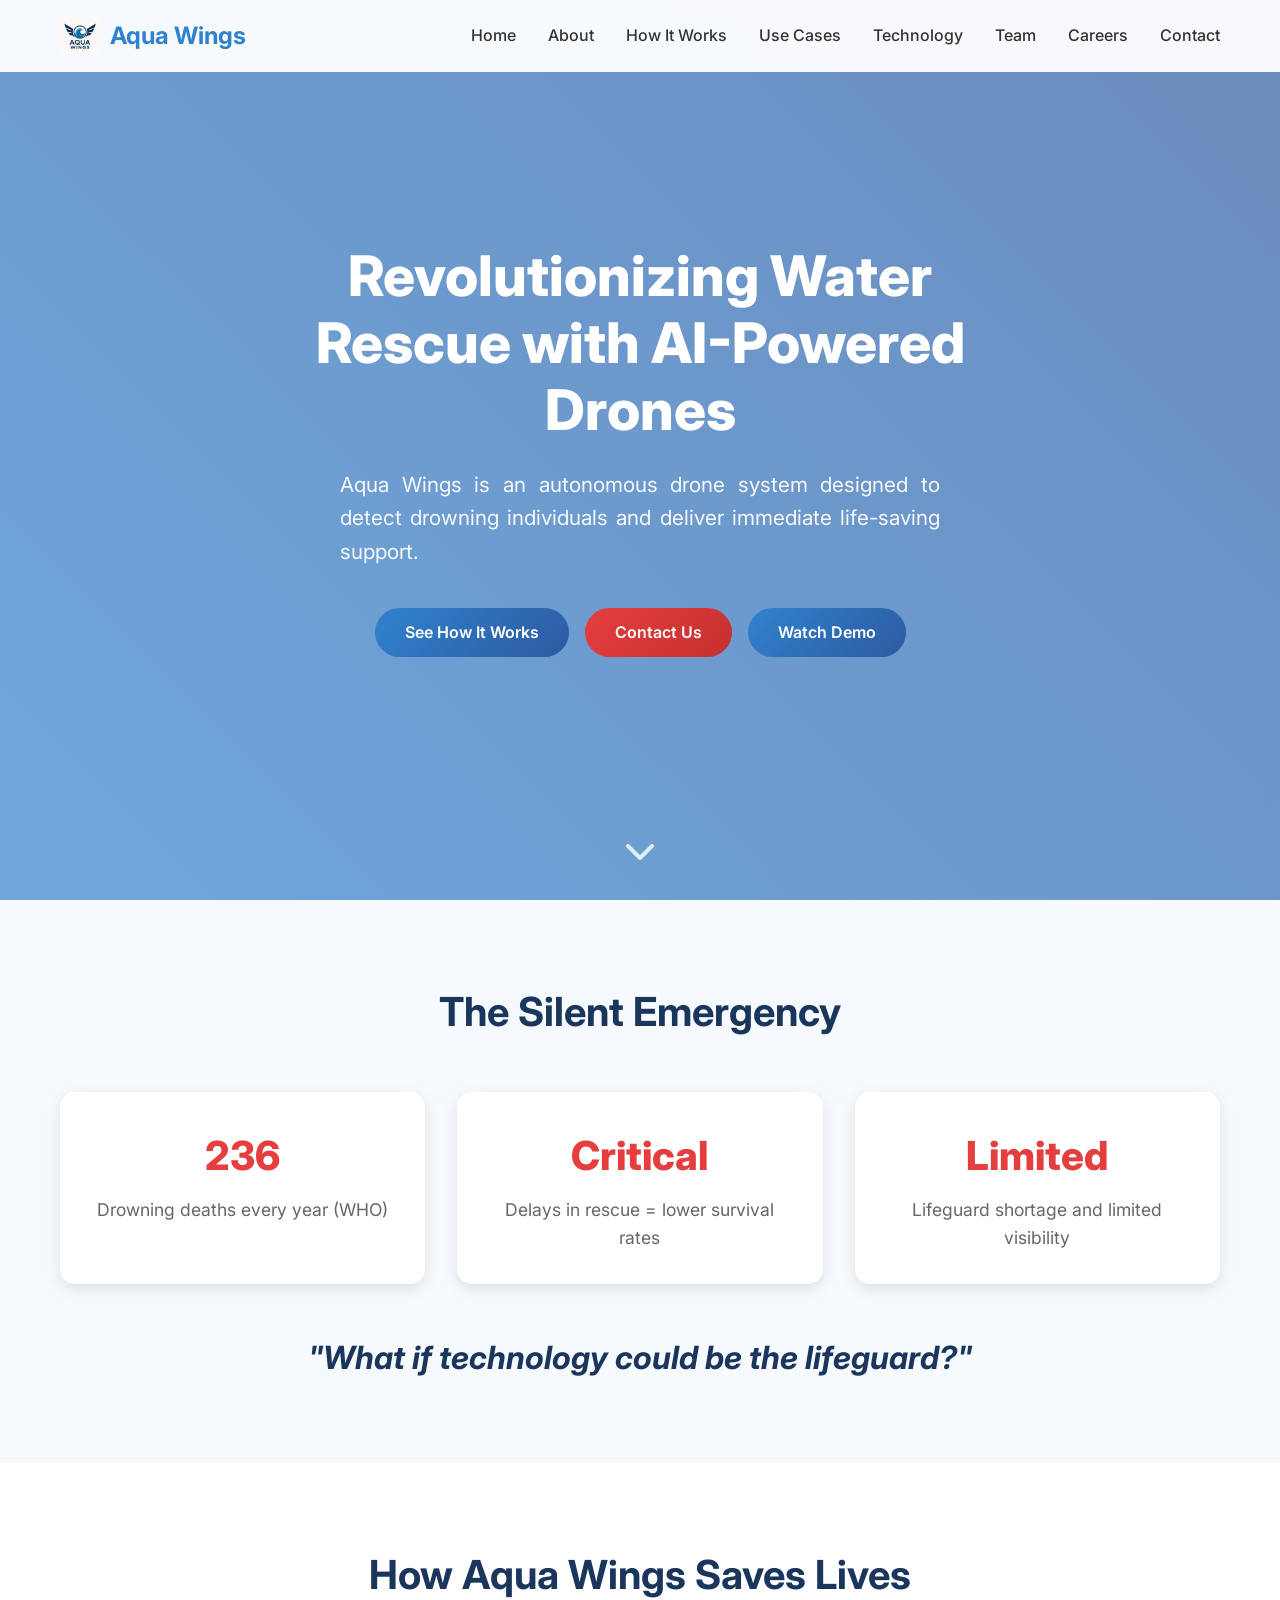
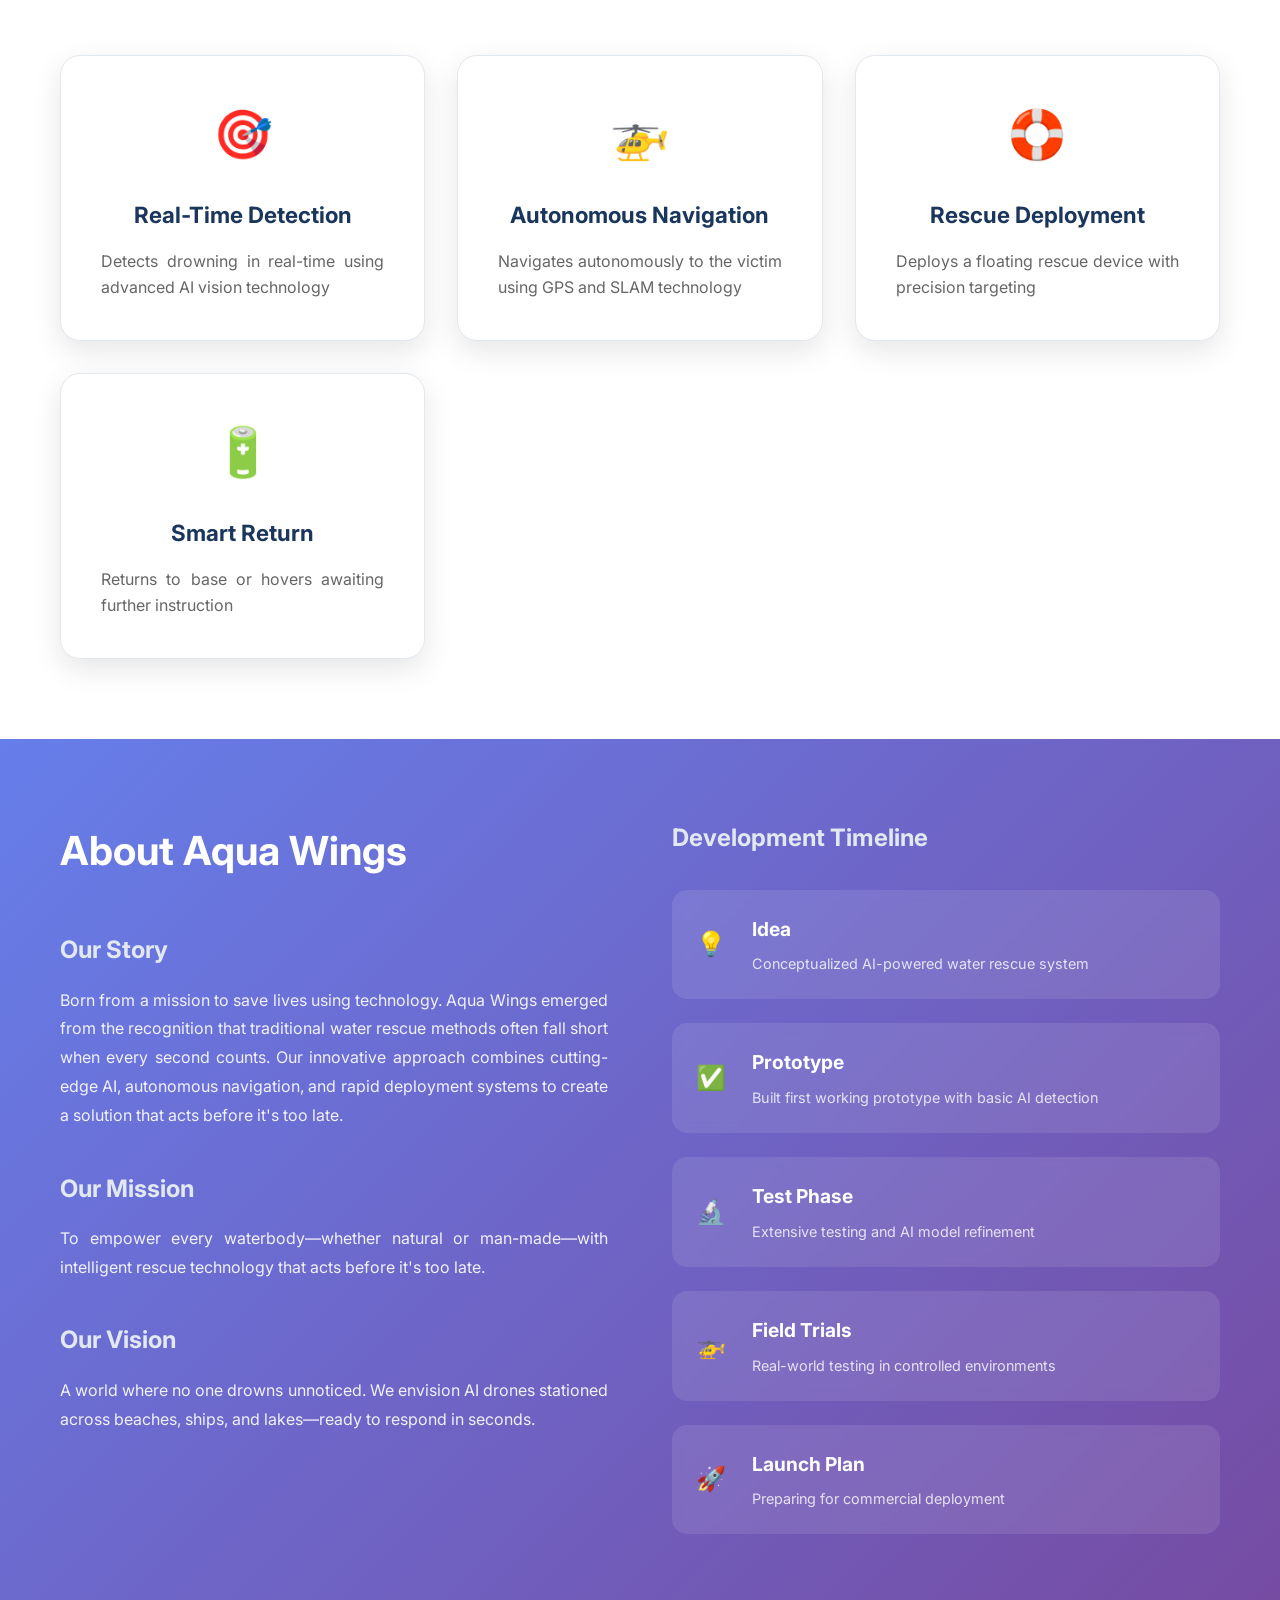
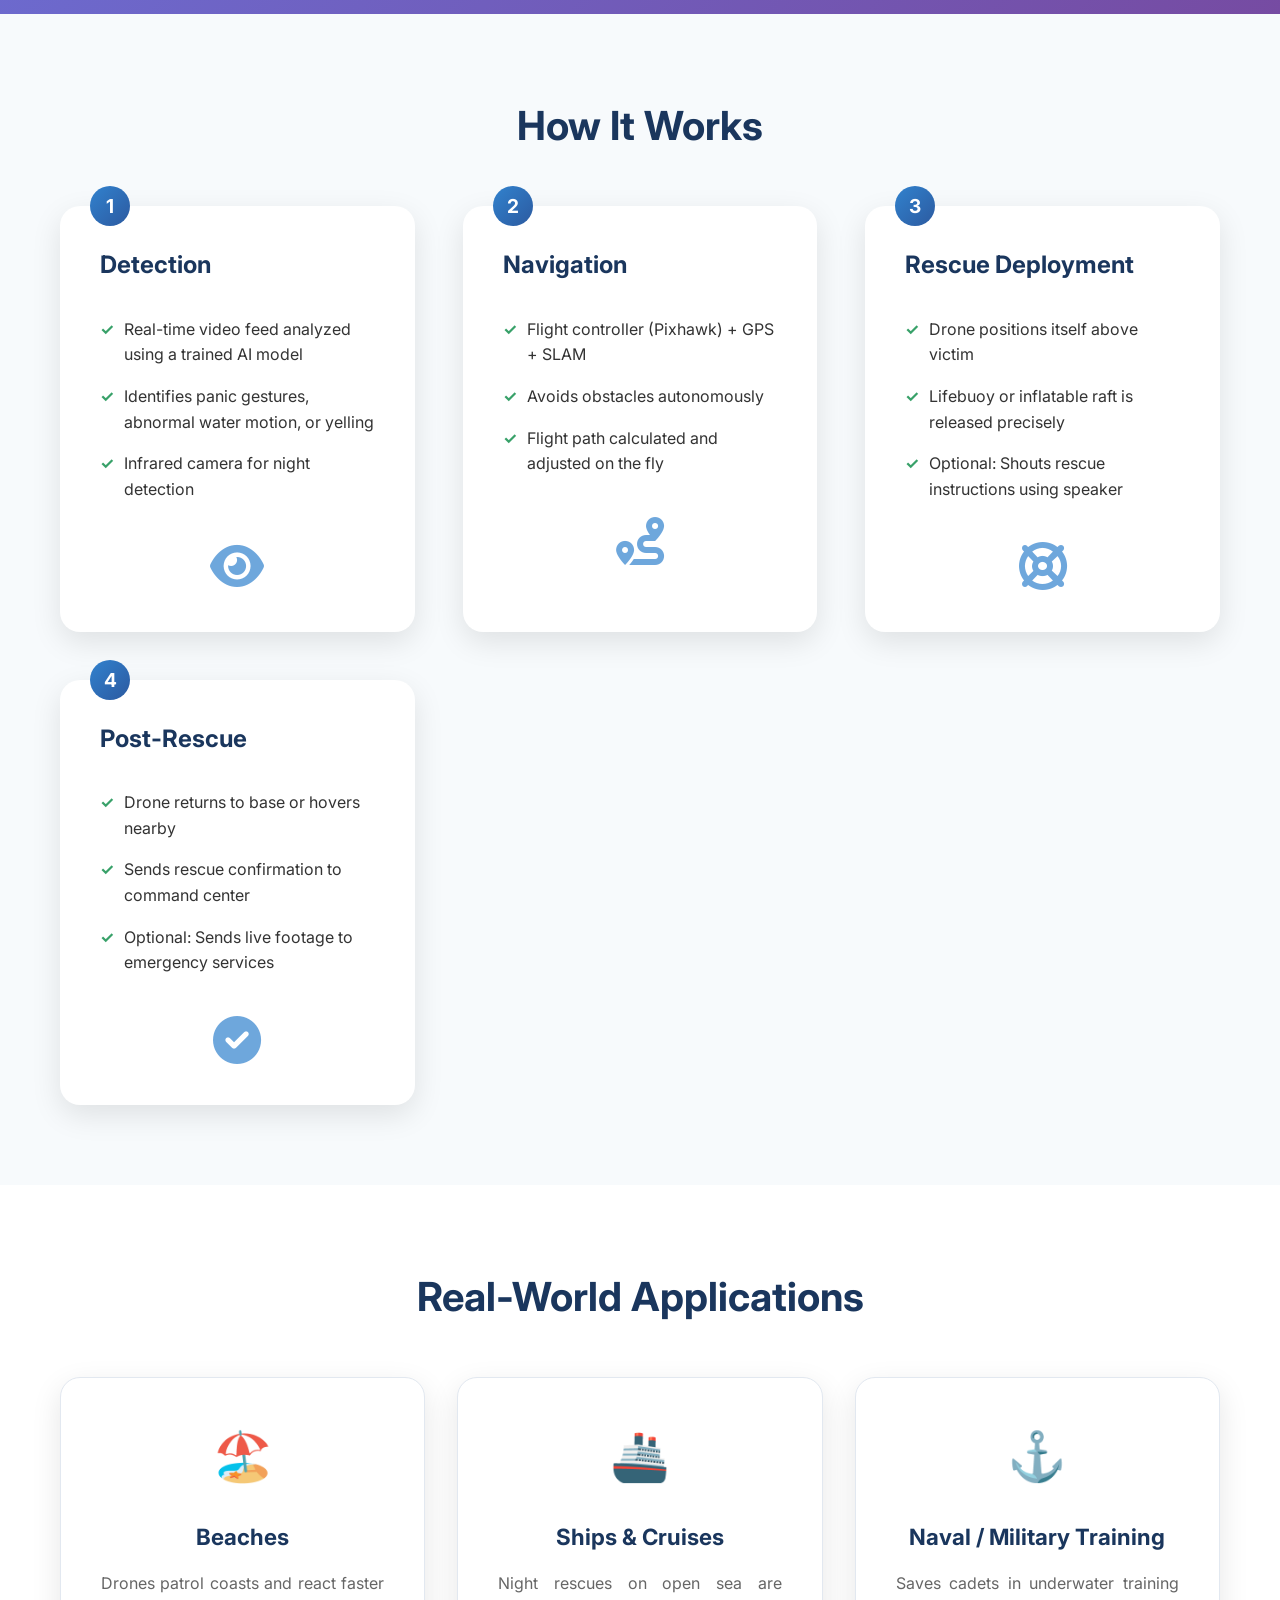
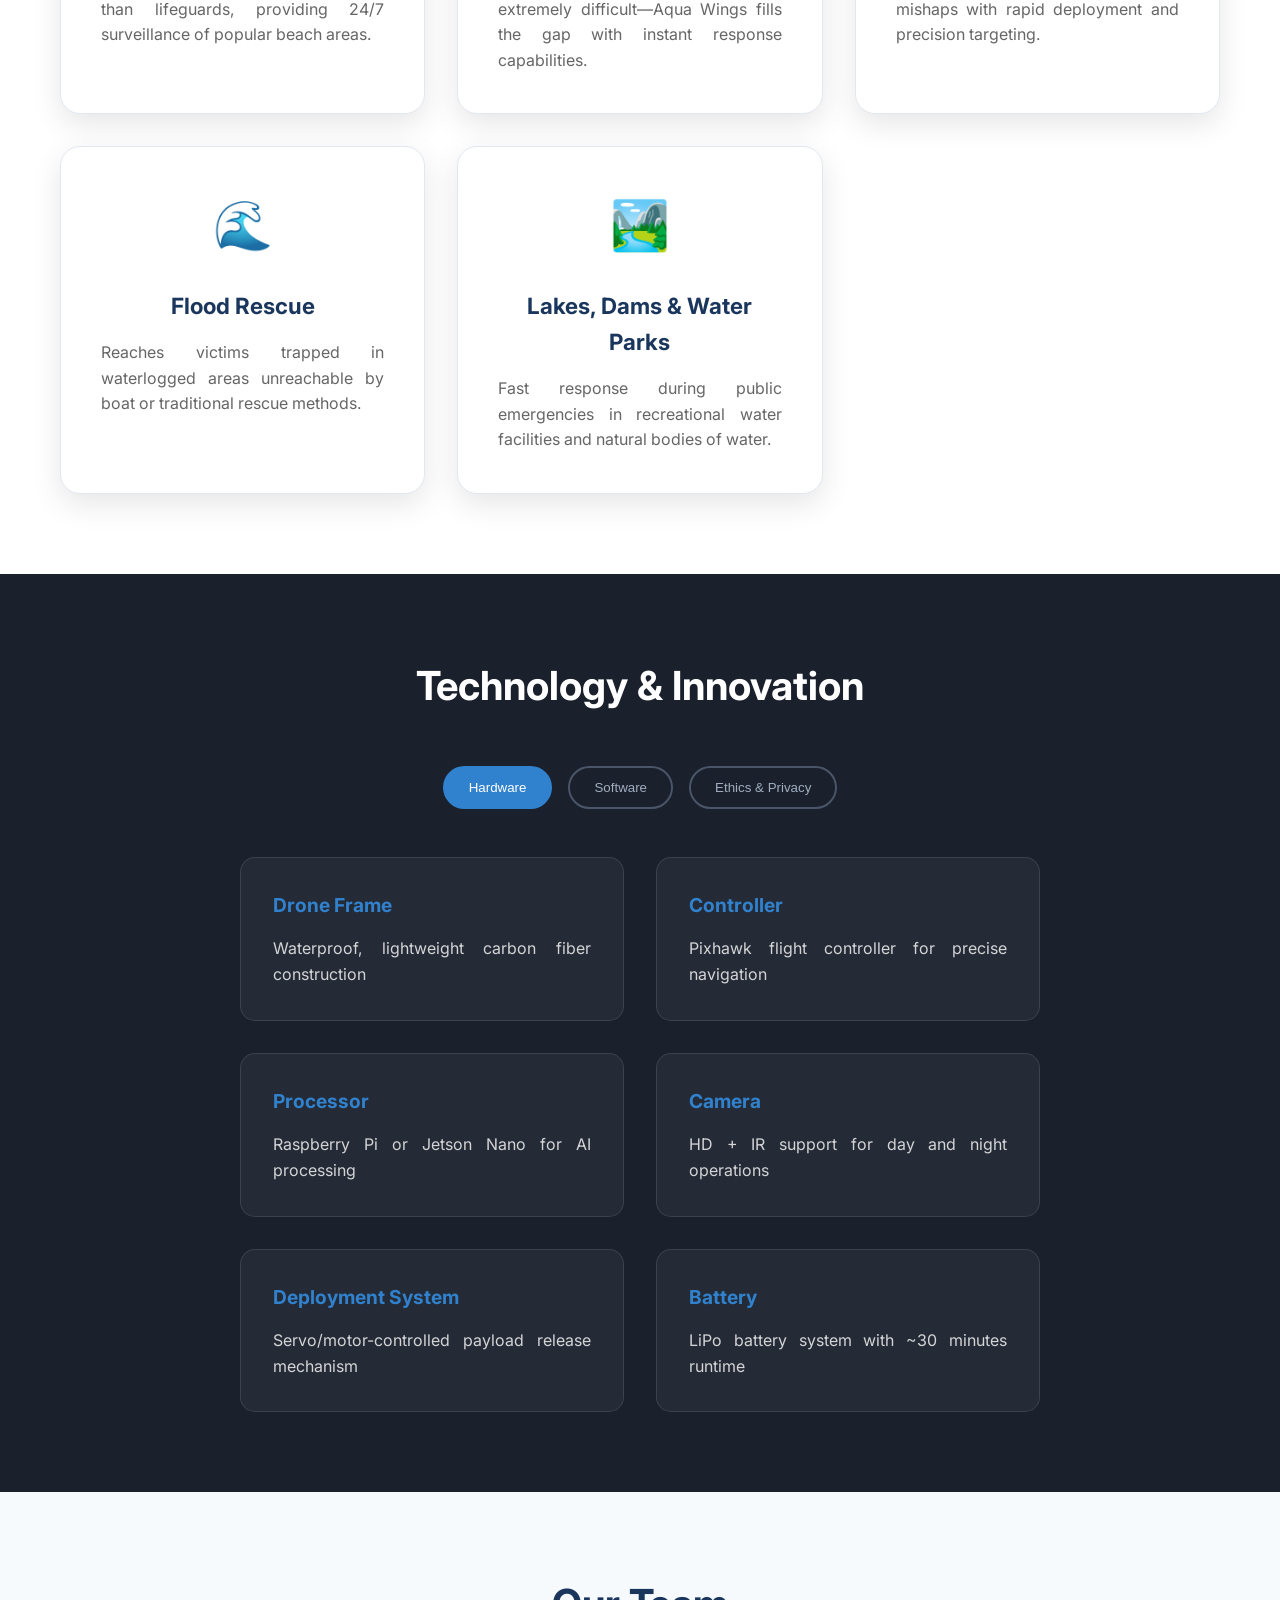
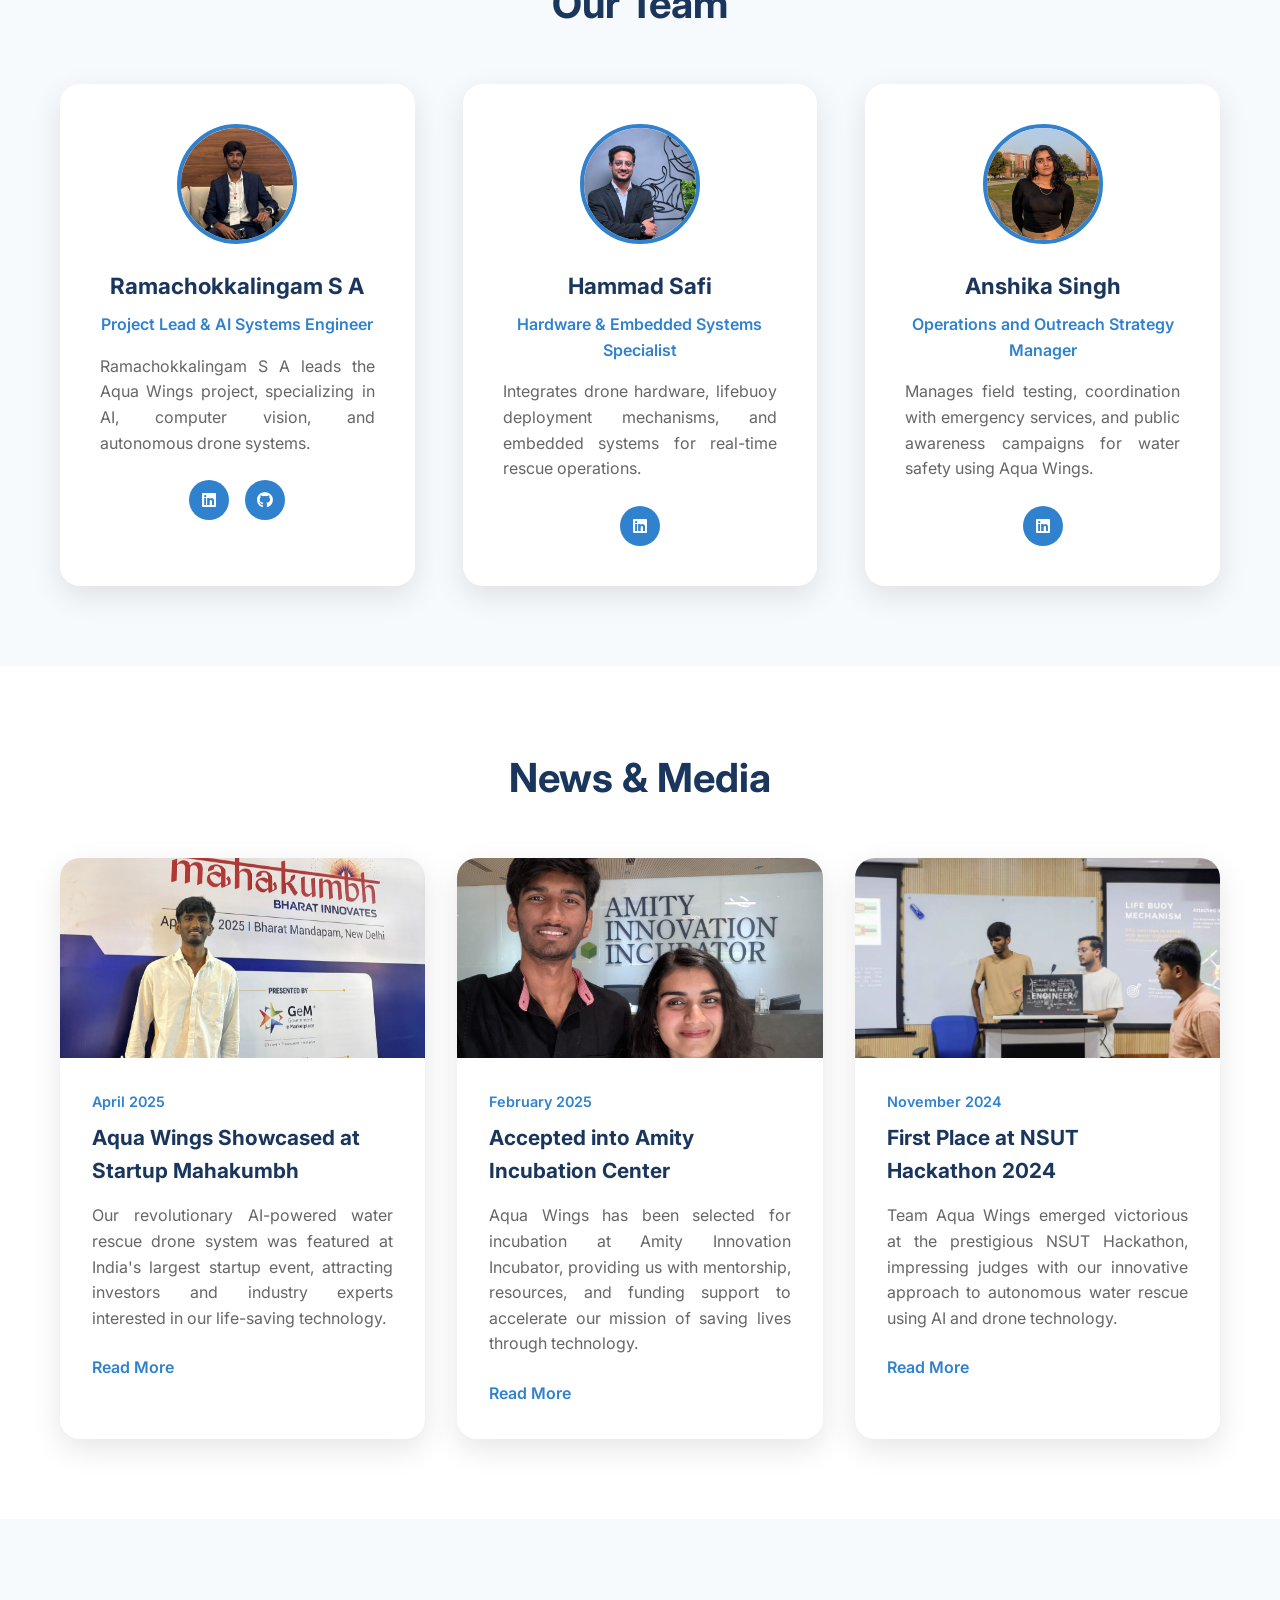
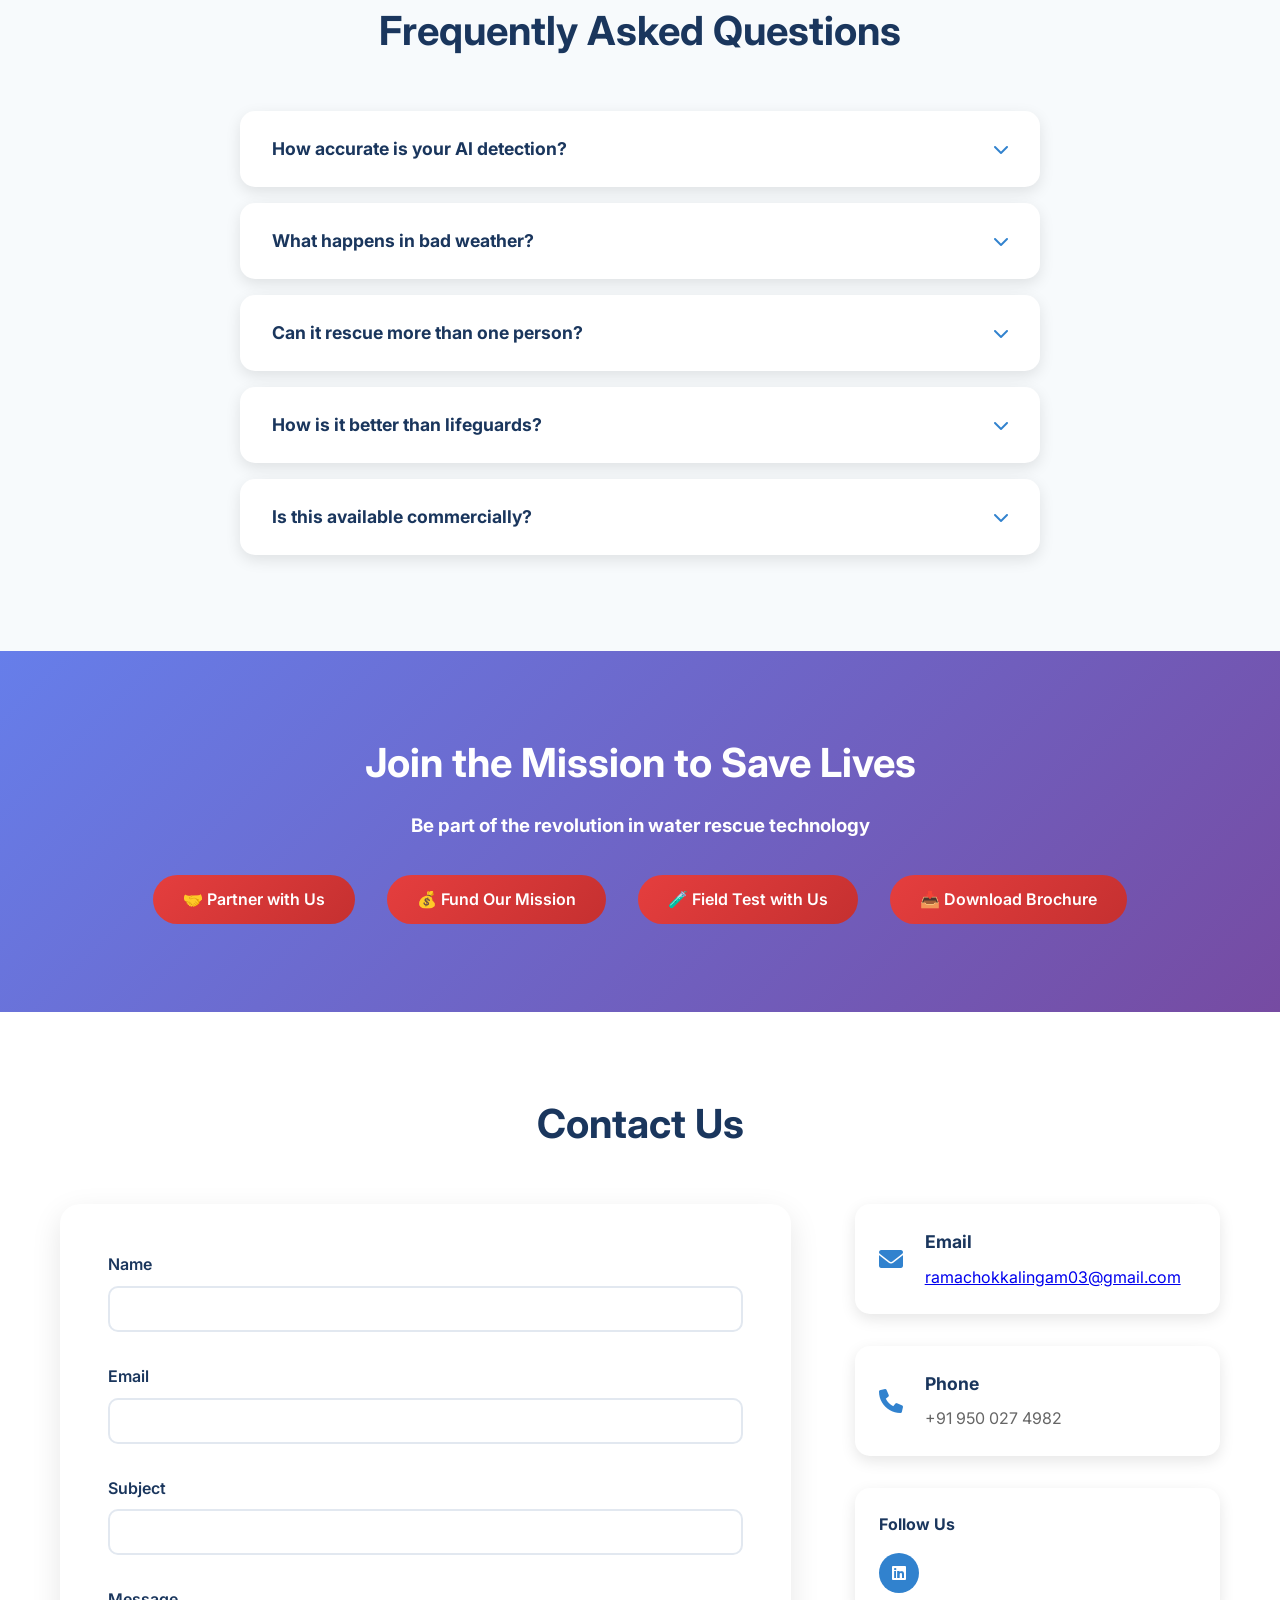
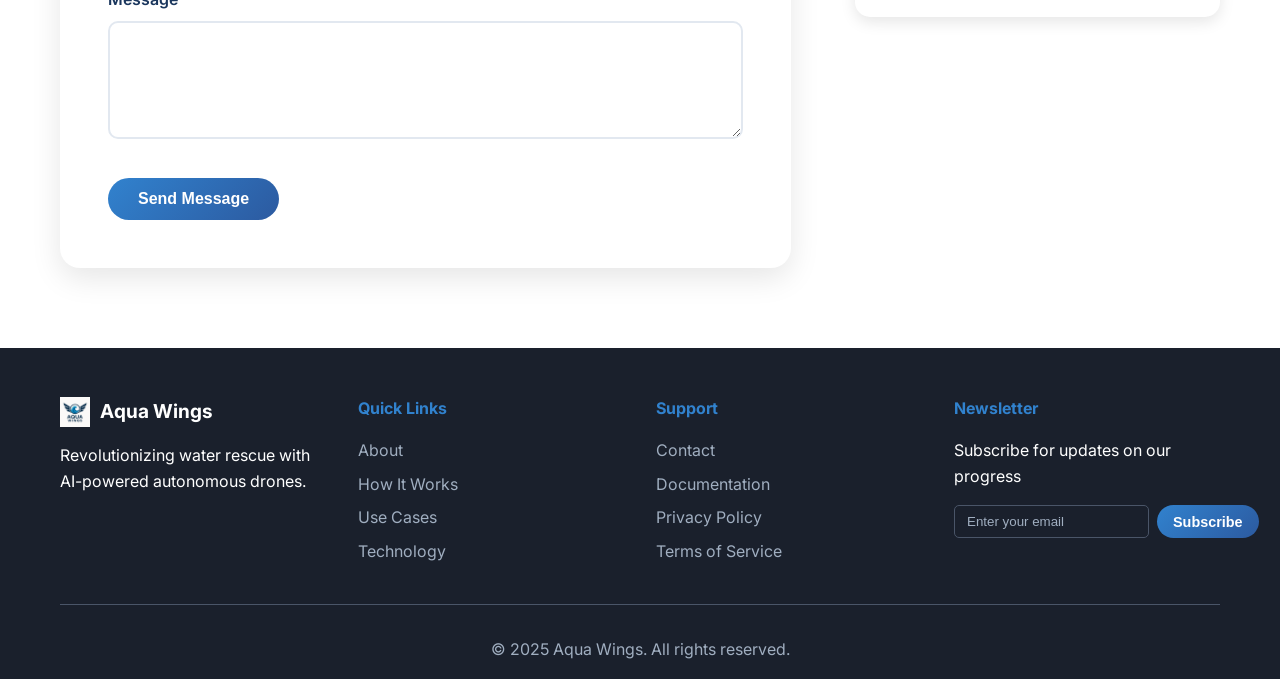
==== index.html @ 3ce0d8b7 "1" ====
<!DOCTYPE html>
<html lang="en">
<head>
    <meta charset="UTF-8">
    <meta name="viewport" content="width=device-width, initial-scale=1.0">    <title>Aqua Wings - AI-Powered Water Rescue Drones</title>
    <meta name="description" content="Aqua Wings is an autonomous drone system designed to detect drowning individuals and deliver immediate life-saving support using AI technology.">
    <meta name="keywords" content="water rescue, AI drones, drowning detection, autonomous rescue, emergency response, water safety">
    <meta name="author" content="Aqua Wings Team">
    
    <!-- Open Graph / Facebook -->
    <meta property="og:type" content="website">
    <meta property="og:url" content="https://aquawings.tech/">
    <meta property="og:title" content="Aqua Wings - AI-Powered Water Rescue Drones">
    <meta property="og:description" content="Revolutionary autonomous drone system for detecting drowning and delivering life-saving support">
    <meta property="og:image" content="assets/og-image.jpg">
    
    <!-- Twitter -->
    <meta property="twitter:card" content="summary_large_image">
    <meta property="twitter:url" content="https://aquawings.tech/">
    <meta property="twitter:title" content="Aqua Wings - AI-Powered Water Rescue Drones">
    <meta property="twitter:description" content="Revolutionary autonomous drone system for detecting drowning and delivering life-saving support">
    <meta property="twitter:image" content="assets/og-image.jpg">
    
    <!-- Favicon -->
    <link rel="icon" type="image/x-icon" href="assets/favicon.ico">
    <link rel="apple-touch-icon" sizes="180x180" href="assets/apple-touch-icon.png">
    
    <link rel="stylesheet" href="styles.css">
    <link href="https://fonts.googleapis.com/css2?family=Inter:wght@300;400;500;600;700;800&display=swap" rel="stylesheet">
    <link rel="stylesheet" href="https://cdnjs.cloudflare.com/ajax/libs/font-awesome/6.0.0/css/all.min.css">
</head>
<body>
    <!-- Navigation -->
    <nav class="navbar">
        <div class="nav-container">
            <div class="nav-logo">
                <img src="assets/logo.png" alt="Aqua Wings" class="logo">
                <span class="logo-text">Aqua Wings</span>
            </div>
            <ul class="nav-menu">
                <li><a href="#home" class="nav-link">Home</a></li>
                <li><a href="#about" class="nav-link">About</a></li>
                <li><a href="#how-it-works" class="nav-link">How It Works</a></li>
                <li><a href="#use-cases" class="nav-link">Use Cases</a></li>
                <li><a href="#tech" class="nav-link">Technology</a></li>
                <li><a href="#team" class="nav-link">Team</a></li>
                <li><a href="careers.html" class="nav-link">Careers</a></li>
                <li><a href="#contact" class="nav-link">Contact</a></li>
            </ul>
            <div class="hamburger">
                <span class="bar"></span>
                <span class="bar"></span>
                <span class="bar"></span>
            </div>
        </div>
    </nav>

    <!-- Hero Section -->
    <section id="home" class="hero">
        <div class="hero-background">
            <video autoplay muted loop class="hero-video">
                <source src="assets/hero-video.mp4" type="video/mp4">
            </video>
            <div class="hero-overlay"></div>
        </div>
        <div class="hero-content">
            <h1 class="hero-title">Revolutionizing Water Rescue with AI-Powered Drones</h1>
            <p class="hero-subtitle">Aqua Wings is an autonomous drone system designed to detect drowning individuals and deliver immediate life-saving support.</p>
            <div class="hero-buttons">
                <a href="#how-it-works" class="btn btn-primary">See How It Works</a>
                <a href="#contact" class="btn btn-secondary">Contact Us</a>
                <a href="#demo" class="btn btn-primary">Watch Demo</a>
            </div>
        </div>
        <div class="scroll-indicator">
            <i class="fas fa-chevron-down"></i>
        </div>
    </section>

    <!-- Problem Brief Section -->
    <section class="problem-brief">
        <div class="container">
            <h2 class="section-title">The Silent Emergency</h2>
            <div class="stats-grid">
                <div class="stat-card">
                    <div class="stat-number">236,000+</div>
                    <div class="stat-text">Drowning deaths every year (WHO)</div>
                </div>
                <div class="stat-card">
                    <div class="stat-number">Critical</div>
                    <div class="stat-text">Delays in rescue = lower survival rates</div>
                </div>
                <div class="stat-card">
                    <div class="stat-number">Limited</div>
                    <div class="stat-text">Lifeguard shortage and limited visibility</div>
                </div>
            </div>
            <div class="emotional-hook">
                <h3>"What if technology could be the lifeguard?"</h3>
            </div>
        </div>
    </section>

    <!-- Solution Cards Section -->
    <section class="solution-cards">
        <div class="container">
            <h2 class="section-title">How Aqua Wings Saves Lives</h2>
            <div class="cards-grid">
                <div class="solution-card">
                    <div class="card-icon">🎯</div>
                    <h3>Real-Time Detection</h3>
                    <p>Detects drowning in real-time using advanced AI vision technology</p>
                </div>
                <div class="solution-card">
                    <div class="card-icon">🚁</div>
                    <h3>Autonomous Navigation</h3>
                    <p>Navigates autonomously to the victim using GPS and SLAM technology</p>
                </div>
                <div class="solution-card">
                    <div class="card-icon">🛟</div>
                    <h3>Rescue Deployment</h3>
                    <p>Deploys a floating rescue device with precision targeting</p>
                </div>
                <div class="solution-card">
                    <div class="card-icon">🔋</div>
                    <h3>Smart Return</h3>
                    <p>Returns to base or hovers awaiting further instruction</p>
                </div>
            </div>
        </div>
    </section>

    <!-- About Section -->
    <section id="about" class="about">
        <div class="container">
            <div class="about-content">
                <div class="about-text">
                    <h2 class="section-title">About Aqua Wings</h2>
                    <div class="about-subsection">
                        <h3>Our Story</h3>
                        <p>Born from a mission to save lives using technology. Aqua Wings emerged from the recognition that traditional water rescue methods often fall short when every second counts. Our innovative approach combines cutting-edge AI, autonomous navigation, and rapid deployment systems to create a solution that acts before it's too late.</p>
                    </div>
                    <div class="about-subsection">
                        <h3>Our Mission</h3>
                        <p>To empower every waterbody—whether natural or man-made—with intelligent rescue technology that acts before it's too late.</p>
                    </div>
                    <div class="about-subsection">
                        <h3>Our Vision</h3>
                        <p>A world where no one drowns unnoticed. We envision AI drones stationed across beaches, ships, and lakes—ready to respond in seconds.</p>
                    </div>
                </div>
                <div class="timeline">
                    <h3>Development Timeline</h3>
                    <div class="timeline-items">
                        <div class="timeline-item">
                            <div class="timeline-icon">💡</div>
                            <div class="timeline-content">
                                <h4>Idea</h4>
                                <p>Conceptualized AI-powered water rescue system</p>
                            </div>
                        </div>
                        <div class="timeline-item">
                            <div class="timeline-icon">✅</div>
                            <div class="timeline-content">
                                <h4>Prototype</h4>
                                <p>Built first working prototype with basic AI detection</p>
                            </div>
                        </div>
                        <div class="timeline-item">
                            <div class="timeline-icon">🔬</div>
                            <div class="timeline-content">
                                <h4>Test Phase</h4>
                                <p>Extensive testing and AI model refinement</p>
                            </div>
                        </div>
                        <div class="timeline-item">
                            <div class="timeline-icon">🚁</div>
                            <div class="timeline-content">
                                <h4>Field Trials</h4>
                                <p>Real-world testing in controlled environments</p>
                            </div>
                        </div>
                        <div class="timeline-item">
                            <div class="timeline-icon">🚀</div>
                            <div class="timeline-content">
                                <h4>Launch Plan</h4>
                                <p>Preparing for commercial deployment</p>
                            </div>
                        </div>
                    </div>
                </div>
            </div>
        </div>
    </section>

    <!-- How It Works Section -->
    <section id="how-it-works" class="how-it-works">
        <div class="container">
            <h2 class="section-title">How It Works</h2>
            <div class="process-steps">
                <div class="step">
                    <div class="step-number">1</div>
                    <div class="step-content">
                        <h3>Detection</h3>
                        <ul>
                            <li>Real-time video feed analyzed using a trained AI model</li>
                            <li>Identifies panic gestures, abnormal water motion, or yelling</li>
                            <li>Infrared camera for night detection</li>
                        </ul>
                        <div class="step-visual">
                            <i class="fas fa-eye fa-3x"></i>
                        </div>
                    </div>
                </div>
                <div class="step">
                    <div class="step-number">2</div>
                    <div class="step-content">
                        <h3>Navigation</h3>
                        <ul>
                            <li>Flight controller (Pixhawk) + GPS + SLAM</li>
                            <li>Avoids obstacles autonomously</li>
                            <li>Flight path calculated and adjusted on the fly</li>
                        </ul>
                        <div class="step-visual">
                            <i class="fas fa-route fa-3x"></i>
                        </div>
                    </div>
                </div>
                <div class="step">
                    <div class="step-number">3</div>
                    <div class="step-content">
                        <h3>Rescue Deployment</h3>
                        <ul>
                            <li>Drone positions itself above victim</li>
                            <li>Lifebuoy or inflatable raft is released precisely</li>
                            <li>Optional: Shouts rescue instructions using speaker</li>
                        </ul>
                        <div class="step-visual">
                            <i class="fas fa-life-ring fa-3x"></i>
                        </div>
                    </div>
                </div>
                <div class="step">
                    <div class="step-number">4</div>
                    <div class="step-content">
                        <h3>Post-Rescue</h3>
                        <ul>
                            <li>Drone returns to base or hovers nearby</li>
                            <li>Sends rescue confirmation to command center</li>
                            <li>Optional: Sends live footage to emergency services</li>
                        </ul>
                        <div class="step-visual">
                            <i class="fas fa-check-circle fa-3x"></i>
                        </div>
                    </div>
                </div>
            </div>
        </div>
    </section>

    <!-- Use Cases Section -->
    <section id="use-cases" class="use-cases">
        <div class="container">
            <h2 class="section-title">Real-World Applications</h2>
            <div class="use-cases-grid">
                <div class="use-case-card">
                    <div class="use-case-icon">🏖️</div>
                    <h3>Beaches</h3>
                    <p>Drones patrol coasts and react faster than lifeguards, providing 24/7 surveillance of popular beach areas.</p>
                </div>
                <div class="use-case-card">
                    <div class="use-case-icon">🚢</div>
                    <h3>Ships & Cruises</h3>
                    <p>Night rescues on open sea are extremely difficult—Aqua Wings fills the gap with instant response capabilities.</p>
                </div>
                <div class="use-case-card">
                    <div class="use-case-icon">⚓</div>
                    <h3>Naval / Military Training</h3>
                    <p>Saves cadets in underwater training mishaps with rapid deployment and precision targeting.</p>
                </div>
                <div class="use-case-card">
                    <div class="use-case-icon">🌊</div>
                    <h3>Flood Rescue</h3>
                    <p>Reaches victims trapped in waterlogged areas unreachable by boat or traditional rescue methods.</p>
                </div>
                <div class="use-case-card">
                    <div class="use-case-icon">🏞️</div>
                    <h3>Lakes, Dams & Water Parks</h3>
                    <p>Fast response during public emergencies in recreational water facilities and natural bodies of water.</p>
                </div>
            </div>
        </div>
    </section>

    <!-- Tech & Innovation Section -->
    <section id="tech" class="tech-innovation">
        <div class="container">
            <h2 class="section-title">Technology & Innovation</h2>
            <div class="tech-tabs">
                <div class="tab-buttons">
                    <button class="tab-btn active" data-tab="hardware">Hardware</button>
                    <button class="tab-btn" data-tab="software">Software</button>
                    <button class="tab-btn" data-tab="ethics">Ethics & Privacy</button>
                </div>
                <div class="tab-content">
                    <div id="hardware" class="tab-pane active">
                        <div class="tech-grid">
                            <div class="tech-item">
                                <h4>Drone Frame</h4>
                                <p>Waterproof, lightweight carbon fiber construction</p>
                            </div>
                            <div class="tech-item">
                                <h4>Controller</h4>
                                <p>Pixhawk flight controller for precise navigation</p>
                            </div>
                            <div class="tech-item">
                                <h4>Processor</h4>
                                <p>Raspberry Pi or Jetson Nano for AI processing</p>
                            </div>
                            <div class="tech-item">
                                <h4>Camera</h4>
                                <p>HD + IR support for day and night operations</p>
                            </div>
                            <div class="tech-item">
                                <h4>Deployment System</h4>
                                <p>Servo/motor-controlled payload release mechanism</p>
                            </div>
                            <div class="tech-item">
                                <h4>Battery</h4>
                                <p>LiPo battery system with ~30 minutes runtime</p>
                            </div>
                        </div>
                    </div>
                    <div id="software" class="tab-pane">
                        <div class="tech-grid">
                            <div class="tech-item">
                                <h4>AI Model</h4>
                                <p>Trained on drowning gestures and body language patterns</p>
                            </div>
                            <div class="tech-item">
                                <h4>Navigation</h4>
                                <p>GPS + SLAM + PID control for autonomous flight</p>
                            </div>
                            <div class="tech-item">
                                <h4>Communication</h4>
                                <p>2.4GHz/5GHz RF, 4G LTE fallback connectivity</p>
                            </div>
                            <div class="tech-item">
                                <h4>Failsafe</h4>
                                <p>Obstacle avoidance, auto-return safety features</p>
                            </div>
                        </div>
                    </div>
                    <div id="ethics" class="tab-pane">
                        <div class="ethics-content">
                            <div class="ethics-item">
                                <h4>Data Storage</h4>
                                <p>Footage is processed locally and only essential data is transmitted. No permanent storage of personal imagery.</p>
                            </div>
                            <div class="ethics-item">
                                <h4>Anonymized Training</h4>
                                <p>All training data is anonymized and used solely for improving rescue detection accuracy.</p>
                            </div>
                            <div class="ethics-item">
                                <h4>No Surveillance Misuse</h4>
                                <p>System is designed exclusively for emergency rescue operations and cannot be used for surveillance purposes.</p>
                            </div>
                        </div>
                    </div>
                </div>
            </div>
        </div>
    </section>

    <!-- Team Section -->
    <section id="team" class="team">
        <div class="container">
            <h2 class="section-title">Our Team</h2>
            <div class="team-grid">
                <div class="team-member">
                    <div class="member-photo">
                        <img src="assets/team/ramachokkalingam.jpg" alt="Ramachokkalingam S A">
                    </div>
                    <h3>Ramachokkalingam S A</h3>
                    <p class="member-role">Project Lead & AI Systems Engineer</p>
                    <p class="member-bio"> Ramachokkalingam S A leads the Aqua Wings project, specializing in AI, computer vision, and autonomous drone systems.</p>
                    <div class="member-links">
                        <a href="https://www.linkedin.com/in/ramachokkalingam/" class="social-link" target="_blank" rel="noopener"><i class="fab fa-linkedin"></i></a>
                        <a href="https://github.com/Ramachokkalingam" class="social-link"><i class="fab fa-github"></i></a>
                    </div>
                </div>
                 <div class="team-member">
                    <div class="member-photo">
                        <img src="assets/team/hammad.jpg" alt="Hammad Safi">
                    </div>
                    <h3>Hammad Safi</h3>
                    <p class="member-role">Hardware & Embedded Systems Specialist</p>
                    <p class="member-bio">Integrates drone hardware, lifebuoy deployment mechanisms, and embedded systems for real-time rescue operations.</p>
                    <div class="member-links">
                        <a href="https://www.linkedin.com/in/hammad-safi/" class="social-link"><i class="fab fa-linkedin"></i></a>
                        <!-- <a href="#" class="social-link"><i class="fab fa-dribbble"></i></a> -->
                    </div>
                </div>
                <div class="team-member">
                    <div class="member-photo">
                        <img src="assets/team/anshika.jpg" alt="Anshika Singh">
                    </div>                    
                    <h3>Anshika Singh</h3>
                    <p class="member-role">Operations and Outreach Strategy Manager</p>
                    <p class="member-bio">Manages field testing, coordination with emergency services, and public awareness campaigns for water safety using Aqua Wings.</p>
                    <div class="member-links">
                        <a href="https://www.linkedin.com/in/anshika-singh-a2b679272/" class="social-link"><i class="fab fa-linkedin"></i></a>
                        <!-- <a href="#" class="social-link"><i class="fab fa-behance"></i></a> -->
                    </div>
                </div>
               
            </div>
        </div>
    </section>

    <!-- News & Media Section -->    <section class="news-media">
        <div class="container">
            <h2 class="section-title">News & Media</h2>
            <div class="news-grid">
                <article class="news-card">
                    <div class="news-image">
                        <img src="assets/news/Mahakumbh.jpg" alt="Startup Mahakumbh Showcase">
                    </div>
                    <div class="news-content">
                        <div class="news-date">April 2025</div>
                        <h3>Aqua Wings Showcased at Startup Mahakumbh</h3>
                        <p>Our revolutionary AI-powered water rescue drone system was featured at India's largest startup event, attracting investors and industry experts interested in our life-saving technology.</p>
                        <a href="#" class="read-more">Read More</a>
                    </div>
                </article>
                <article class="news-card">
                    <div class="news-image">
                        <img src="assets/news/incubation.jpg" alt="Amity Incubation Center">
                    </div>
                    <div class="news-content">
                        <div class="news-date">February 2025</div>
                        <h3>Accepted into Amity Incubation Center</h3>
                        <p>Aqua Wings has been selected for incubation at Amity Innovation Incubator, providing us with mentorship, resources, and funding support to accelerate our mission of saving lives through technology.</p>
                        <a href="#" class="read-more">Read More</a>
                    </div>
                </article>
                <article class="news-card">
                    <div class="news-image">
                        <img src="assets/news/hackthon.jpg" alt="NSUT Hackathon Victory">
                    </div>
                    <div class="news-content">
                        <div class="news-date">November 2024</div>
                        <h3>First Place at NSUT Hackathon 2024</h3>
                        <p>Team Aqua Wings emerged victorious at the prestigious NSUT Hackathon, impressing judges with our innovative approach to autonomous water rescue using AI and drone technology.</p>
                        <a href="#" class="read-more">Read More</a>
                    </div>
                </article>
            </div>
        </div>
    </section>

    <!-- FAQ Section -->
    <section class="faq">
        <div class="container">
            <h2 class="section-title">Frequently Asked Questions</h2>
            <div class="faq-items">
                <div class="faq-item">
                    <div class="faq-question">
                        <h3>How accurate is your AI detection?</h3>
                        <i class="fas fa-chevron-down"></i>
                    </div>
                    <div class="faq-answer">
                        <p>Our AI model currently achieves 95% accuracy in controlled testing environments. We continuously improve the model through machine learning and real-world data collection.</p>
                    </div>
                </div>
                <div class="faq-item">
                    <div class="faq-question">
                        <h3>What happens in bad weather?</h3>
                        <i class="fas fa-chevron-down"></i>
                    </div>
                    <div class="faq-answer">
                        <p>Aqua Wings is designed with weather-resistant materials and has built-in safety protocols. In severe weather, the system automatically grounds itself and alerts operators.</p>
                    </div>
                </div>
                <div class="faq-item">
                    <div class="faq-question">
                        <h3>Can it rescue more than one person?</h3>
                        <i class="fas fa-chevron-down"></i>
                    </div>
                    <div class="faq-answer">
                        <p>A single drone can carry multiple rescue devices and can be deployed to help multiple victims. Our system also supports coordinated multi-drone operations.</p>
                    </div>
                </div>
                <div class="faq-item">
                    <div class="faq-question">
                        <h3>How is it better than lifeguards?</h3>
                        <i class="fas fa-chevron-down"></i>
                    </div>
                    <div class="faq-answer">
                        <p>Aqua Wings complements human lifeguards by providing 24/7 monitoring, faster response times, and the ability to reach difficult locations. It's designed to work alongside, not replace, human rescuers.</p>
                    </div>
                </div>
                <div class="faq-item">
                    <div class="faq-question">
                        <h3>Is this available commercially?</h3>
                        <i class="fas fa-chevron-down"></i>
                    </div>
                    <div class="faq-answer">
                        <p>We're currently in the field testing phase and working towards commercial availability. Contact us to join our pilot program or express interest for future deployment.</p>
                    </div>
                </div>
            </div>
        </div>
    </section>

    <!-- CTA Section -->
    <section class="cta-section">
        <div class="container">
            <h2>Join the Mission to Save Lives</h2>
            <h3>Be part of the revolution in water rescue technology</h3><br>
            <div class="cta-buttons">
                <a href="#contact" class="btn btn-secondary">🤝 Partner with Us</a>
                <a href="#contact" class="btn btn-secondary">💰 Fund Our Mission</a>
                <a href="#contact" class="btn btn-secondary">🧪 Field Test with Us</a>
                <a href="#" class="btn btn-secondary">📥 Download Brochure</a>
            </div>
        </div>
    </section>

    <!-- Contact Section -->
    <section id="contact" class="contact">
        <div class="container">
            <h2 class="section-title">Contact Us</h2>
            <div class="contact-content">
                <div class="contact-form">
                    <form id="contactForm">
                        <div class="form-group">
                            <label for="name">Name</label>
                            <input type="text" id="name" name="name" required>
                        </div>
                        <div class="form-group">
                            <label for="email">Email</label>
                            <input type="email" id="email" name="email" required>
                        </div>
                        <div class="form-group">
                            <label for="subject">Subject</label>
                            <input type="text" id="subject" name="subject" required>
                        </div>
                        <div class="form-group">
                            <label for="message">Message</label>
                            <textarea id="message" name="message" rows="5" required></textarea>
                        </div>
                        <button type="submit" class="btn btn-primary">Send Message</button>
                    </form>
                </div>
                <div class="contact-info">
                    <div class="contact-item">
                        <i class="fas fa-envelope"></i>
                        <div>
                            <h4>Email</h4>
                            <p><a href="mailto:ramachokkalingam03@gmail.com">ramachokkalingam03@gmail.com</a></p>
                        </div>
                    </div>
                    <div class="contact-item">
                        <i class="fas fa-phone"></i>
                        <div>
                            <h4>Phone</h4>
                            <p>+91 950 027 4982 </p>
                        </div>
                    </div>
                    <div class="social-media">
                        <h4>Follow Us</h4>
                        <div class="social-links">
                            <a href="https://www.linkedin.com/company/105584038/" class="social-link"><i class="fab fa-linkedin"></i></a>
                            <!-- <a href="#" class="social-link"><i class="fab fa-instagram"></i></a>
                            <a href="#" class="social-link"><i class="fab fa-youtube"></i></a>
                            <a href="#" class="social-link"><i class="fab fa-twitter"></i></a> -->
                        </div>
                    </div>
                </div>
            </div>
        </div>
    </section>

    <!-- Footer -->
    <footer class="footer">
        <div class="container">
            <div class="footer-content">
                <div class="footer-section">
                    <div class="footer-logo">
                        <img src="assets/logo.png" alt="Aqua Wings">
                        <span>Aqua Wings</span>
                    </div>
                    <p>Revolutionizing water rescue with AI-powered autonomous drones.</p>
                </div>
                <div class="footer-section">
                    <h4>Quick Links</h4>
                    <ul>
                        <li><a href="#about">About</a></li>
                        <li><a href="#how-it-works">How It Works</a></li>
                        <li><a href="#use-cases">Use Cases</a></li>
                        <li><a href="#tech">Technology</a></li>
                    </ul>
                </div>
                <div class="footer-section">
                    <h4>Support</h4>
                    <ul>
                        <li><a href="#contact">Contact</a></li>
                        <li><a href="#">Documentation</a></li>
                        <li><a href="#">Privacy Policy</a></li>
                        <li><a href="#">Terms of Service</a></li>
                    </ul>
                </div>
                <div class="footer-section">
                    <h4>Newsletter</h4>
                    <p>Subscribe for updates on our progress</p>
                    <form class="newsletter-form">
                        <input type="email" placeholder="Enter your email">
                        <button type="submit" class="btn btn-primary">Subscribe</button>
                    </form>
                </div>
            </div>
            <div class="footer-bottom">
                <p>&copy; 2025 Aqua Wings. All rights reserved.</p>
            </div>
        </div>
    </footer>

    <script src="script.js"></script>
</body>
</html>
---- styles.css ----
/* Reset and Base Styles */
* {
    margin: 0;
    padding: 0;
    box-sizing: border-box;
}

body {
    font-family: 'Inter', sans-serif;
    line-height: 1.6;
    color: #333;
    overflow-x: hidden;
}

.container {
    max-width: 1200px;
    margin: 0 auto;
    padding: 0 20px;
}

/* Typography */
.section-title {
    font-size: 2.5rem;
    font-weight: 700;
    text-align: center;
    margin-bottom: 3rem;
    color: #1a365d;
}

/* Button Styles */
.btn {
    display: inline-block;
    padding: 12px 30px;
    text-decoration: none;
    border-radius: 50px;
    font-weight: 600;
    transition: all 0.3s ease;
    border: none;
    cursor: pointer;
    font-size: 1rem;
}

.btn-primary {
    background: linear-gradient(135deg, #3182ce, #2c5aa0);
    color: white;
}

.btn-primary:hover {
    transform: translateY(-2px);
    box-shadow: 0 10px 20px rgba(49, 130, 206, 0.3);
}

.btn-secondary {
    background: linear-gradient(135deg, #e53e3e, #c53030);
    color: white;
}

.btn-secondary:hover {
    transform: translateY(-2px);
    box-shadow: 0 10px 20px rgba(229, 62, 62, 0.3);
}

.btn-outline {
    background: transparent;
    color: #3182ce;
    border: 2px solid #3182ce;
}

.btn-outline:hover {
    background: #3182ce;
    color: white;
    transform: translateY(-2px);
}

/* Navigation */
.navbar {
    position: fixed;
    top: 0;
    width: 100%;
    background: rgba(255, 255, 255, 0.95);
    backdrop-filter: blur(10px);
    z-index: 1000;
    padding: 1rem 0;
    transition: all 0.3s ease;
}

.nav-container {
    max-width: 1200px;
    margin: 0 auto;
    padding: 0 20px;
    display: flex;
    justify-content: space-between;
    align-items: center;
}

.nav-logo {
    display: flex;
    align-items: center;
    gap: 10px;
}

.logo {
    height: 40px;
    width: auto;
}

.logo-text {
    font-size: 1.5rem;
    font-weight: 700;
    color: #3182ce;
}

.nav-menu {
    display: flex;
    list-style: none;
    gap: 2rem;
}

.nav-link {
    text-decoration: none;
    color: #333;
    font-weight: 500;
    transition: color 0.3s ease;
}

.nav-link:hover {
    color: #3182ce;
}

.hamburger {
    display: none;
    flex-direction: column;
    cursor: pointer;
}

.bar {
    width: 25px;
    height: 3px;
    background: #333;
    margin: 3px 0;
    transition: 0.3s;
}

/* Hero Section */
.hero {
    height: 100vh;
    position: relative;
    display: flex;
    align-items: center;
    justify-content: center;
    text-align: center;
    color: white;
}

.hero-background {
    position: absolute;
    top: 0;
    left: 0;
    width: 100%;
    height: 100%;
    z-index: -2;
}

.hero-video {
    width: 100%;
    height: 100%;
    object-fit: cover;
}

.hero-overlay {
    position: absolute;
    top: 0;
    left: 0;
    width: 100%;
    height: 100%;
    background: linear-gradient(45deg, rgba(49, 130, 206, 0.7), rgba(44, 90, 160, 0.7));
    z-index: -1;
}

.hero-content {
    max-width: 800px;
    padding: 0 20px;
    animation: fadeInUp 1s ease;
}

.hero-title {
    font-size: 3.5rem;
    font-weight: 800;
    margin-bottom: 1.5rem;
    line-height: 1.2;
}

.hero-subtitle {
    font-size: 1.3rem;
    margin-bottom: 2.5rem;
    font-weight: 400;
    opacity: 0.95;
    text-align: justify;
    max-width: 600px;
    margin-left: auto;
    margin-right: auto;
}

.hero-buttons {
    display: flex;
    gap: 1rem;
    justify-content: center;
    flex-wrap: wrap;
}

.scroll-indicator {
    position: absolute;
    bottom: 30px;
    left: 50%;
    transform: translateX(-50%);
    animation: bounce 2s infinite;
}

.scroll-indicator i {
    font-size: 2rem;
    color: rgba(255, 255, 255, 0.8);
}

/* Problem Brief Section */
.problem-brief {
    padding: 5rem 0;
    background: #f7fafc;
}

.stats-grid {
    display: grid;
    grid-template-columns: repeat(auto-fit, minmax(250px, 1fr));
    gap: 2rem;
    margin-bottom: 3rem;
}

.stat-card {
    background: white;
    padding: 2rem;
    border-radius: 15px;
    text-align: center;
    box-shadow: 0 5px 15px rgba(0, 0, 0, 0.1);
    transition: transform 0.3s ease;
}

.stat-card:hover {
    transform: translateY(-5px);
}

.stat-number {
    font-size: 2.5rem;
    font-weight: 800;
    color: #e53e3e;
    margin-bottom: 0.5rem;
}

.stat-text {
    font-size: 1.1rem;
    color: #666;
}

.emotional-hook {
    text-align: center;
    margin-top: 3rem;
}

.emotional-hook h3 {
    font-size: 2rem;
    color: #1a365d;
    font-style: italic;
}

/* Solution Cards Section */
.solution-cards {
    padding: 5rem 0;
}

.cards-grid {
    display: grid;
    grid-template-columns: repeat(auto-fit, minmax(280px, 1fr));
    gap: 2rem;
}

.solution-card {
    background: white;
    padding: 2.5rem;
    border-radius: 20px;
    text-align: center;
    box-shadow: 0 10px 30px rgba(0, 0, 0, 0.1);
    transition: all 0.3s ease;
    border: 1px solid #e2e8f0;
}

.solution-card:hover {
    transform: translateY(-10px);
    box-shadow: 0 20px 40px rgba(0, 0, 0, 0.15);
}

.card-icon {
    font-size: 3rem;
    margin-bottom: 1.5rem;
}

.solution-card h3 {
    font-size: 1.4rem;
    margin-bottom: 1rem;
    color: #1a365d;
}

.solution-card p {
    color: #666;
    line-height: 1.6;
    text-align: justify;
}

/* About Section */
.about {
    padding: 5rem 0;
    background: linear-gradient(135deg, #667eea 0%, #764ba2 100%);
    color: white;
}

.about-content {
    display: grid;
    grid-template-columns: 1fr 1fr;
    gap: 4rem;
    align-items: start;
}

.about-text .section-title {
    color: white;
    text-align: left;
}

.about-subsection {
    margin-bottom: 2.5rem;
}

.about-subsection h3 {
    font-size: 1.5rem;
    margin-bottom: 1rem;
    color: #e2e8f0;
}

.about-subsection p {
    line-height: 1.8;
    opacity: 0.9;
    text-align: justify;
}

.timeline h3 {
    font-size: 1.5rem;
    margin-bottom: 2rem;
    color: #e2e8f0;
}

.timeline-items {
    display: flex;
    flex-direction: column;
    gap: 1.5rem;
}

.timeline-item {
    display: flex;
    align-items: center;
    gap: 1rem;
    background: rgba(255, 255, 255, 0.1);
    padding: 1.5rem;
    border-radius: 15px;
    backdrop-filter: blur(5px);
}

.timeline-icon {
    font-size: 1.5rem;
    min-width: 40px;
}

.timeline-content h4 {
    font-size: 1.2rem;
    margin-bottom: 0.5rem;
}

.timeline-content p {
    opacity: 0.8;
    font-size: 0.9rem;
    text-align: justify;
}

/* How It Works Section */
.how-it-works {
    padding: 5rem 0;
    background: #f7fafc;
}

.process-steps {
    display: grid;
    grid-template-columns: repeat(auto-fit, minmax(300px, 1fr));
    gap: 3rem;
}

.step {
    background: white;
    border-radius: 20px;
    padding: 2.5rem;
    box-shadow: 0 10px 30px rgba(0, 0, 0, 0.1);
    position: relative;
    transition: transform 0.3s ease;
}

.step:hover {
    transform: translateY(-5px);
}

.step-number {
    position: absolute;
    top: -20px;
    left: 30px;
    background: linear-gradient(135deg, #3182ce, #2c5aa0);
    color: white;
    width: 40px;
    height: 40px;
    border-radius: 50%;
    display: flex;
    align-items: center;
    justify-content: center;
    font-weight: bold;
    font-size: 1.2rem;
}

.step-content h3 {
    font-size: 1.5rem;
    margin-bottom: 1.5rem;
    color: #1a365d;
}

.step-content ul {
    list-style: none;
    margin-bottom: 2rem;
}

.step-content li {
    padding: 0.5rem 0;
    padding-left: 1.5rem;
    position: relative;
}

.step-content li::before {
    content: "✓";
    position: absolute;
    left: 0;
    color: #38a169;
    font-weight: bold;
}

.step-visual {
    text-align: center;
    color: #3182ce;
    opacity: 0.7;
}

/* Use Cases Section */
.use-cases {
    padding: 5rem 0;
}

.use-cases-grid {
    display: grid;
    grid-template-columns: repeat(auto-fit, minmax(280px, 1fr));
    gap: 2rem;
}

.use-case-card {
    background: white;
    padding: 2.5rem;
    border-radius: 20px;
    text-align: center;
    box-shadow: 0 10px 30px rgba(0, 0, 0, 0.1);
    transition: all 0.3s ease;
    border: 1px solid #e2e8f0;
}

.use-case-card:hover {
    transform: translateY(-10px);
    box-shadow: 0 20px 40px rgba(0, 0, 0, 0.15);
}

.use-case-icon {
    font-size: 3rem;
    margin-bottom: 1.5rem;
}

.use-case-card h3 {
    font-size: 1.4rem;
    margin-bottom: 1rem;
    color: #1a365d;
}

.use-case-card p {
    color: #666;
    line-height: 1.6;
    text-align: justify;
}

/* Tech & Innovation Section */
.tech-innovation {
    padding: 5rem 0;
    background: #1a202c;
    color: white;
}

.tech-innovation .section-title {
    color: white;
}

.tech-tabs {
    max-width: 800px;
    margin: 0 auto;
}

.tab-buttons {
    display: flex;
    justify-content: center;
    gap: 1rem;
    margin-bottom: 3rem;
    flex-wrap: wrap;
}

.tab-btn {
    padding: 12px 24px;
    background: transparent;
    color: #a0aec0;
    border: 2px solid #4a5568;
    border-radius: 50px;
    cursor: pointer;
    transition: all 0.3s ease;
    font-weight: 500;
}

.tab-btn.active,
.tab-btn:hover {
    background: #3182ce;
    color: white;
    border-color: #3182ce;
}

.tab-content {
    min-height: 400px;
}

.tab-pane {
    display: none;
}

.tab-pane.active {
    display: block;
    animation: fadeIn 0.5s ease;
}

.tech-grid {
    display: grid;
    grid-template-columns: repeat(auto-fit, minmax(250px, 1fr));
    gap: 2rem;
}

.tech-item {
    background: rgba(255, 255, 255, 0.05);
    padding: 2rem;
    border-radius: 15px;
    border: 1px solid rgba(255, 255, 255, 0.1);
}

.tech-item h4 {
    font-size: 1.2rem;
    margin-bottom: 1rem;
    color: #3182ce;
}

.tech-item p {
    opacity: 0.8;
    line-height: 1.6;
    text-align: justify;
}

.ethics-content {
    display: flex;
    flex-direction: column;
    gap: 2rem;
}

.ethics-item {
    background: rgba(255, 255, 255, 0.05);
    padding: 2rem;
    border-radius: 15px;
    border: 1px solid rgba(255, 255, 255, 0.1);
}

.ethics-item h4 {
    font-size: 1.2rem;
    margin-bottom: 1rem;
    color: #3182ce;
}

.ethics-item p {
    opacity: 0.8;
    line-height: 1.6;
    text-align: justify;
}

/* Team Section */
.team {
    padding: 5rem 0;
    background: #f7fafc;
}

.team-grid {
    display: grid;
    grid-template-columns: repeat(auto-fit, minmax(300px, 1fr));
    gap: 3rem;
}

.team-member {
    background: white;
    padding: 2.5rem;
    border-radius: 20px;
    text-align: center;
    box-shadow: 0 10px 30px rgba(0, 0, 0, 0.1);
    transition: transform 0.3s ease;
}

.team-member:hover {
    transform: translateY(-5px);
}

.member-photo {
    width: 120px;
    height: 120px;
    margin: 0 auto 1.5rem;
    border-radius: 50%;
    overflow: hidden;
    border: 4px solid #3182ce;
}

.member-photo img {
    width: 100%;
    height: 100%;
    object-fit: cover;
}

.team-member h3 {
    font-size: 1.4rem;
    margin-bottom: 0.5rem;
    color: #1a365d;
}

.member-role {
    color: #3182ce;
    font-weight: 600;
    margin-bottom: 1rem;
}

.member-bio {
    color: #666;
    line-height: 1.6;
    margin-bottom: 1.5rem;
    text-align: justify;
}

.member-links {
    display: flex;
    justify-content: center;
    gap: 1rem;
}

.social-link {
    display: flex;
    align-items: center;
    justify-content: center;
    width: 40px;
    height: 40px;
    background: #3182ce;
    color: white;
    border-radius: 50%;
    text-decoration: none;
    transition: all 0.3s ease;
}

.social-link:hover {
    background: #2c5aa0;
    transform: translateY(-2px);
}

/* News & Media Section */
.news-media {
    padding: 5rem 0;
}

.news-grid {
    display: grid;
    grid-template-columns: repeat(auto-fit, minmax(350px, 1fr));
    gap: 2rem;
}

.news-card {
    background: white;
    border-radius: 20px;
    overflow: hidden;
    box-shadow: 0 10px 30px rgba(0, 0, 0, 0.1);
    transition: transform 0.3s ease;
}

.news-card:hover {
    transform: translateY(-5px);
}

.news-image {
    height: 200px;
    overflow: hidden;
}

.news-image img {
    width: 100%;
    height: 100%;
    object-fit: cover;
    transition: transform 0.3s ease;
}

.news-card:hover .news-image img {
    transform: scale(1.05);
}

.news-content {
    padding: 2rem;
}

.news-date {
    color: #3182ce;
    font-size: 0.9rem;
    font-weight: 600;
    margin-bottom: 0.5rem;
}

.news-content h3 {
    font-size: 1.3rem;
    margin-bottom: 1rem;
    color: #1a365d;
}

.news-content p {
    color: #666;
    line-height: 1.6;
    margin-bottom: 1.5rem;
    text-align: justify;
}

.read-more {
    color: #3182ce;
    text-decoration: none;
    font-weight: 600;
    transition: color 0.3s ease;
}

.read-more:hover {
    color: #2c5aa0;
}

/* FAQ Section */
.faq {
    padding: 5rem 0;
    background: #f7fafc;
}

.faq-items {
    max-width: 800px;
    margin: 0 auto;
}

.faq-item {
    background: white;
    margin-bottom: 1rem;
    border-radius: 15px;
    overflow: hidden;
    box-shadow: 0 5px 15px rgba(0, 0, 0, 0.1);
}

.faq-question {
    padding: 1.5rem 2rem;
    cursor: pointer;
    display: flex;
    justify-content: space-between;
    align-items: center;
    transition: background 0.3s ease;
}

.faq-question:hover {
    background: #f7fafc;
}

.faq-question h3 {
    font-size: 1.1rem;
    color: #1a365d;
}

.faq-question i {
    color: #3182ce;
    transition: transform 0.3s ease;
}

.faq-item.active .faq-question i {
    transform: rotate(180deg);
}

.faq-answer {
    padding: 0 2rem;
    max-height: 0;
    overflow: hidden;
    transition: all 0.3s ease;
}

.faq-item.active .faq-answer {
    padding: 0 2rem 1.5rem;
    max-height: 200px;
}

.faq-answer p {
    color: #666;
    line-height: 1.6;
    text-align: justify;
}

/* CTA Section */
.cta-section {
    padding: 5rem 0;
    background: linear-gradient(135deg, #667eea 0%, #764ba2 100%);
    color: white;
    text-align: center;
}

.cta-section h2 {
    font-size: 2.5rem;
    margin-bottom: 1rem;
}

.cta-section p {
    font-size: 1.2rem;
    margin-bottom: 3rem;
    opacity: 0.9;
    text-align: justify;
    max-width: 600px;
    margin-left: auto;
    margin-right: auto;
    margin-bottom: 3rem;
}

.cta-buttons {
    display: flex;
    justify-content: center;
    gap: 1rem;
    flex-wrap: wrap;
}

.cta-buttons .btn {
    margin: 0.5rem;
}

/* Contact Section */
.contact {
    padding: 5rem 0;
}

.contact-content {
    display: grid;
    grid-template-columns: 2fr 1fr;
    gap: 4rem;
}

.contact-form {
    background: white;
    padding: 3rem;
    border-radius: 20px;
    box-shadow: 0 10px 30px rgba(0, 0, 0, 0.1);
}

.form-group {
    margin-bottom: 2rem;
}

.form-group label {
    display: block;
    margin-bottom: 0.5rem;
    color: #1a365d;
    font-weight: 600;
}

.form-group input,
.form-group textarea {
    width: 100%;
    padding: 12px 16px;
    border: 2px solid #e2e8f0;
    border-radius: 10px;
    font-size: 1rem;
    transition: border-color 0.3s ease;
}

.form-group input:focus,
.form-group textarea:focus {
    outline: none;
    border-color: #3182ce;
}

.contact-info {
    display: flex;
    flex-direction: column;
    gap: 2rem;
}

.contact-item {
    display: flex;
    align-items: center;
    gap: 1rem;
    padding: 1.5rem;
    background: white;
    border-radius: 15px;
    box-shadow: 0 5px 15px rgba(0, 0, 0, 0.1);
}

.contact-item i {
    font-size: 1.5rem;
    color: #3182ce;
    min-width: 30px;
}

.contact-item h4 {
    font-size: 1.1rem;
    margin-bottom: 0.5rem;
    color: #1a365d;
}

.contact-item p {
    color: #666;
    text-align: justify;
}

.social-media {
    padding: 1.5rem;
    background: white;
    border-radius: 15px;
    box-shadow: 0 5px 15px rgba(0, 0, 0, 0.1);
}

.social-media h4 {
    margin-bottom: 1rem;
    color: #1a365d;
}

.social-links {
    display: flex;
    gap: 1rem;
}

/* Footer */
.footer {
    background: #1a202c;
    color: white;
    padding: 3rem 0 1rem;
}

.footer-content {
    display: grid;
    grid-template-columns: repeat(auto-fit, minmax(250px, 1fr));
    gap: 2rem;
    margin-bottom: 2rem;
}

.footer-section h4 {
    margin-bottom: 1rem;
    color: #3182ce;
}

.footer-logo {
    display: flex;
    align-items: center;
    gap: 10px;
    margin-bottom: 1rem;
}

.footer-logo img {
    height: 30px;
}

.footer-logo span {
    font-size: 1.2rem;
    font-weight: 700;
}

.footer-section ul {
    list-style: none;
}

.footer-section li {
    margin-bottom: 0.5rem;
}

.footer-section a {
    color: #a0aec0;
    text-decoration: none;
    transition: color 0.3s ease;
}

.footer-section a:hover {
    color: white;
}

.newsletter-form {
    display: flex;
    gap: 0.5rem;
    margin-top: 1rem;
}

.newsletter-form input {
    flex: 1;
    padding: 8px 12px;
    border: 1px solid #4a5568;
    border-radius: 5px;
    background: transparent;
    color: white;
}

.newsletter-form input::placeholder {
    color: #a0aec0;
}

.newsletter-form .btn {
    padding: 8px 16px;
    font-size: 0.9rem;
}

.footer-bottom {
    text-align: center;
    padding-top: 2rem;
    border-top: 1px solid #4a5568;
    color: #a0aec0;
}

/* Animations */
@keyframes fadeInUp {
    from {
        opacity: 0;
        transform: translateY(30px);
    }
    to {
        opacity: 1;
        transform: translateY(0);
    }
}

@keyframes fadeIn {
    from {
        opacity: 0;
    }
    to {
        opacity: 1;
    }
}

@keyframes bounce {
    0%, 20%, 50%, 80%, 100% {
        transform: translateY(0) translateX(-50%);
    }
    40% {
        transform: translateY(-10px) translateX(-50%);
    }
    60% {
        transform: translateY(-5px) translateX(-50%);
    }
}

/* Responsive Design */
@media (max-width: 768px) {
    .nav-menu {
        position: fixed;
        left: -100%;
        top: 70px;
        flex-direction: column;
        background-color: white;
        width: 100%;
        text-align: center;
        transition: 0.3s;
        box-shadow: 0 10px 27px rgba(0, 0, 0, 0.05);
        padding: 2rem 0;
    }

    .nav-menu.active {
        left: 0;
    }

    .hamburger {
        display: flex;
    }

    .hamburger.active .bar:nth-child(2) {
        opacity: 0;
    }

    .hamburger.active .bar:nth-child(1) {
        transform: translateY(8px) rotate(45deg);
    }

    .hamburger.active .bar:nth-child(3) {
        transform: translateY(-8px) rotate(-45deg);
    }

    .hero-title {
        font-size: 2.5rem;
    }

    .hero-subtitle {
        font-size: 1.1rem;
    }

    .hero-buttons {
        flex-direction: column;
        align-items: center;
    }

    .section-title {
        font-size: 2rem;
    }

    .about-content {
        grid-template-columns: 1fr;
        gap: 2rem;
    }

    .about-text .section-title {
        text-align: center;
    }

    .contact-content {
        grid-template-columns: 1fr;
        gap: 2rem;
    }

    .cta-buttons {
        flex-direction: column;
        align-items: center;
    }

    .newsletter-form {
        flex-direction: column;
    }

    .tab-buttons {
        flex-direction: column;
        align-items: center;
    }

    .stats-grid,
    .cards-grid,
    .use-cases-grid,
    .team-grid,
    .news-grid {
        grid-template-columns: 1fr;
    }

    .process-steps {
        grid-template-columns: 1fr;
    }
}

@media (max-width: 480px) {
    .container {
        padding: 0 15px;
    }

    .hero-title {
        font-size: 2rem;
    }

    .hero-subtitle {
        font-size: 1rem;
    }

    .section-title {
        font-size: 1.8rem;
    }

    .contact-form,
    .solution-card,
    .use-case-card,
    .team-member {
        padding: 1.5rem;
    }
}

/* Utility Classes */
.text-center {
    text-align: center;
}

.mb-2 {
    margin-bottom: 1rem;
}

.mb-3 {
    margin-bottom: 1.5rem;
}

.mt-3 {
    margin-top: 1.5rem;
}

.fade-in {
    animation: fadeInUp 0.6s ease;
}

/* Smooth Scrolling */
html {
    scroll-behavior: smooth;
}

/* Loading States */
.loading {
    opacity: 0.6;
    pointer-events: none;
}

/* Focus States for Accessibility */
button:focus,
input:focus,
textarea:focus,
select:focus {
    outline: 2px solid #3182ce;
    outline-offset: 2px;
}

/* Careers Page Styles */
.page-content {
    padding-top: 100px;
}

.page-hero {
    padding: 4rem 0 6rem;
    background: linear-gradient(135deg, #667eea 0%, #764ba2 100%);
    color: white;
    text-align: center;
}

.page-hero-title {
    font-size: 3rem;
    font-weight: 700;
    margin-bottom: 1.5rem;
    line-height: 1.1;
}

.page-hero-subtitle {
    font-size: 1.2rem;
    margin-bottom: 2.5rem;
    max-width: 800px;
    margin-left: auto;
    margin-right: auto;
    opacity: 0.95;
    line-height: 1.6;
}

.page-hero-actions {
    display: flex;
    gap: 1rem;
    justify-content: center;
    flex-wrap: wrap;
}

.hero-badge {
    display: inline-flex;
    align-items: center;
    gap: 0.5rem;
    background: rgba(255, 255, 255, 0.2);
    padding: 0.5rem 1rem;
    border-radius: 50px;
    font-size: 0.9rem;
    margin-bottom: 2rem;
    backdrop-filter: blur(10px);
}

.hero-badge i {
    color: #ffd700;
}

/* Careers Section */
.careers {
    padding: 4rem 0;
    background: #f8fafc;
}

.careers-intro {
    display: grid;
    grid-template-columns: 1fr 1fr;
    gap: 3rem;
    margin-bottom: 3rem;
}

.talent-badge {
    display: inline-flex;
    align-items: center;
    gap: 0.5rem;
    background: #e0f7fa;
    color: #006064;
    padding: 0.5rem 1rem;
    border-radius: 50px;
    font-size: 0.9rem;
    margin-bottom: 1rem;
    font-weight: 500;
}

.talent-badge i {
    color: #00acc1;
}

.careers-grid {
    display: grid;
    grid-template-columns: repeat(auto-fit, minmax(350px, 1fr));
    gap: 2rem;
    margin-bottom: 3rem;
}

.career-card {
    background: white;
    border-radius: 12px;
    padding: 2rem;
    box-shadow: 0 4px 6px rgba(0, 0, 0, 0.05);
    border: 1px solid #e2e8f0;
    transition: all 0.3s ease;
}

.career-card:hover {
    transform: translateY(-4px);
    box-shadow: 0 8px 25px rgba(0, 0, 0, 0.1);
}

.career-meta {
    display: flex;
    align-items: center;
    gap: 0.75rem;
    margin-bottom: 1rem;
}

.career-meta i {
    color: #3182ce;
    font-size: 1.2rem;
    width: 20px;
    text-align: center;
}

.career-meta span {
    font-weight: 600;
    font-size: 1.1rem;
    color: #1a365d;
}

.career-card p {
    color: #4a5568;
    line-height: 1.6;
    margin-bottom: 1.5rem;
}

.career-tags {
    display: flex;
    flex-wrap: wrap;
    gap: 0.5rem;
    margin-bottom: 1.5rem;
}

.career-tag {
    background: #edf2f7;
    color: #4a5568;
    padding: 0.25rem 0.75rem;
    border-radius: 20px;
    font-size: 0.8rem;
    font-weight: 500;
}

.career-card footer {
    border-top: 1px solid #e2e8f0;
    padding-top: 1rem;
}

.career-pill {
    background: #e6fffa;
    color: #00695c;
    padding: 0.5rem 1rem;
    border-radius: 50px;
    font-size: 0.85rem;
    font-weight: 500;
}

.apply-hint {
    text-align: center;
    background: white;
    padding: 2rem;
    border-radius: 12px;
    border: 2px dashed #cbd5e0;
    font-size: 1.1rem;
    color: #4a5568;
}

.apply-hint strong a {
    color: #3182ce;
    text-decoration: none;
}

.apply-hint strong a:hover {
    text-decoration: underline;
}

/* Mobile Responsiveness */
@media (max-width: 768px) {
    .page-hero-title {
        font-size: 2.2rem;
    }
    
    .page-hero-subtitle {
        font-size: 1rem;
    }
    
    .careers-intro {
        grid-template-columns: 1fr;
        gap: 2rem;
    }
    
    .careers-grid {
        grid-template-columns: 1fr;
    }
    
    .career-card {
        padding: 1.5rem;
    }
    
    .page-hero-actions {
        flex-direction: column;
        align-items: center;
    }
}
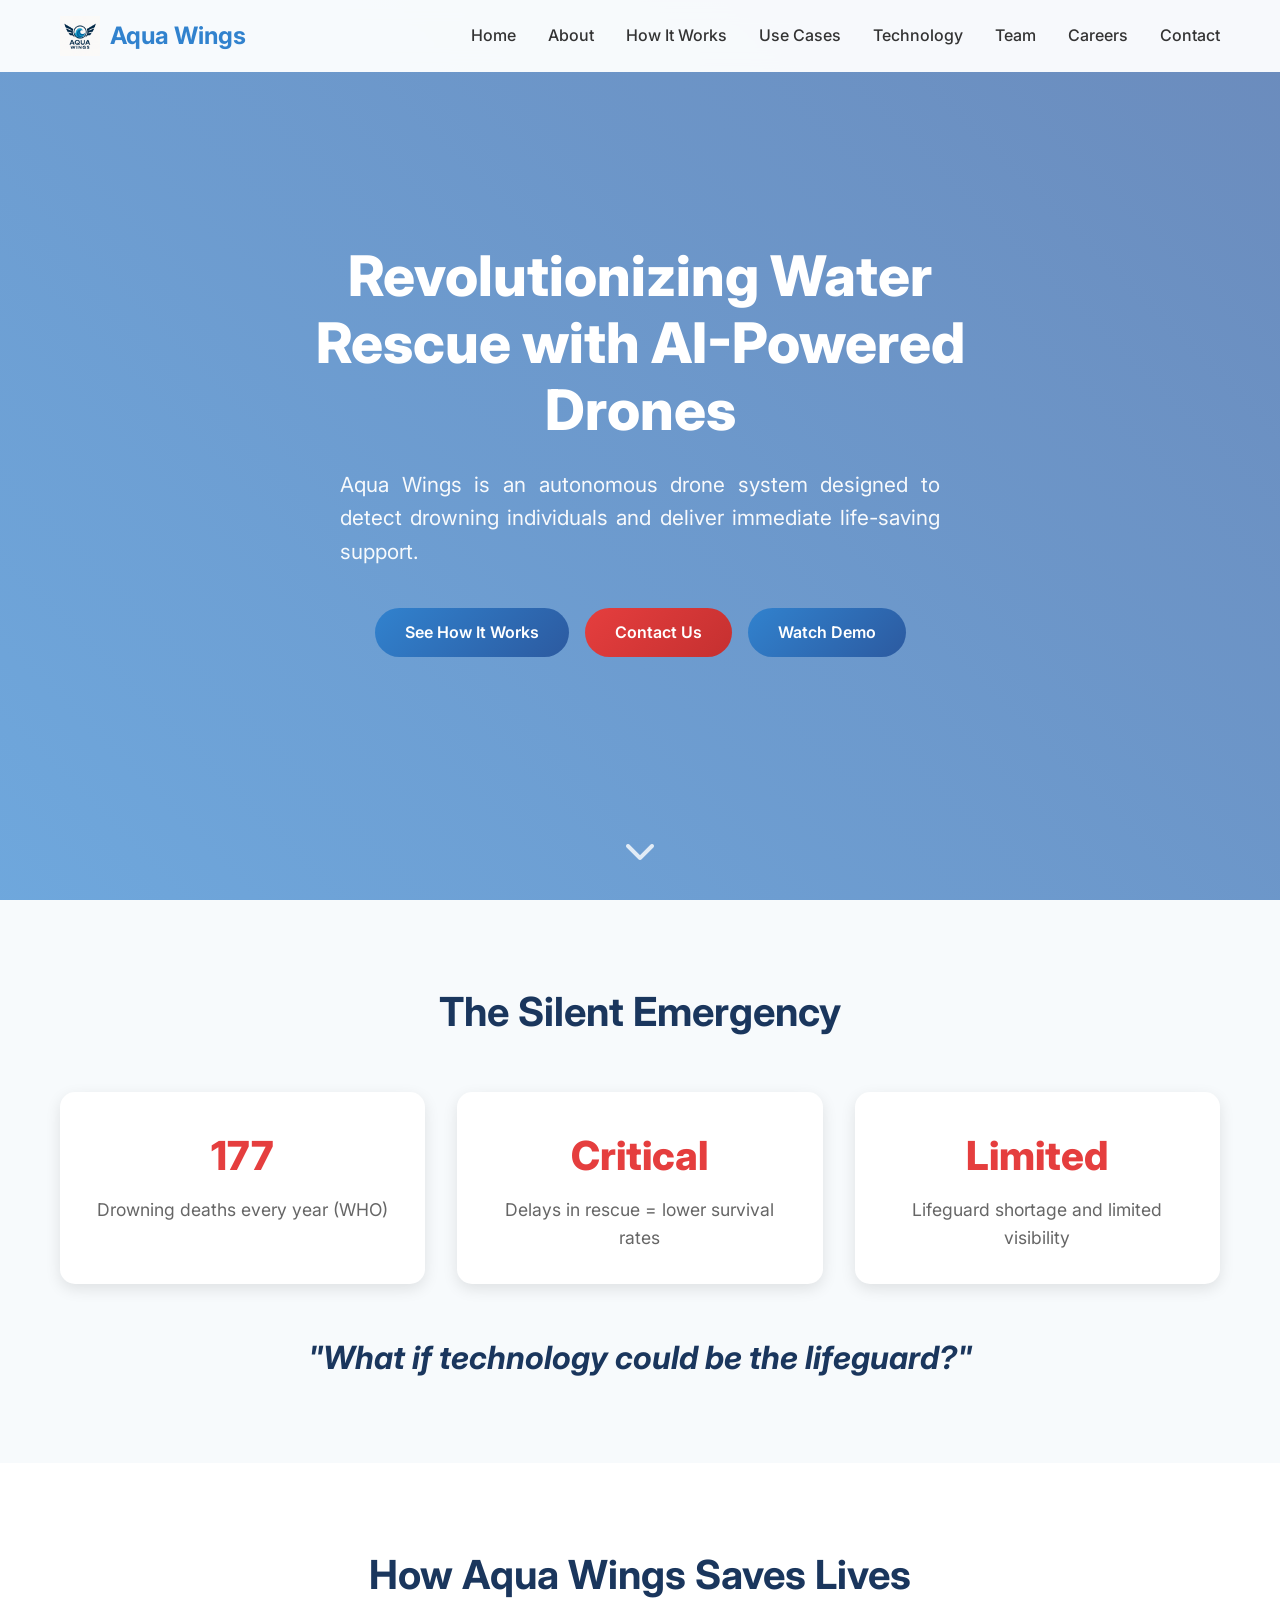
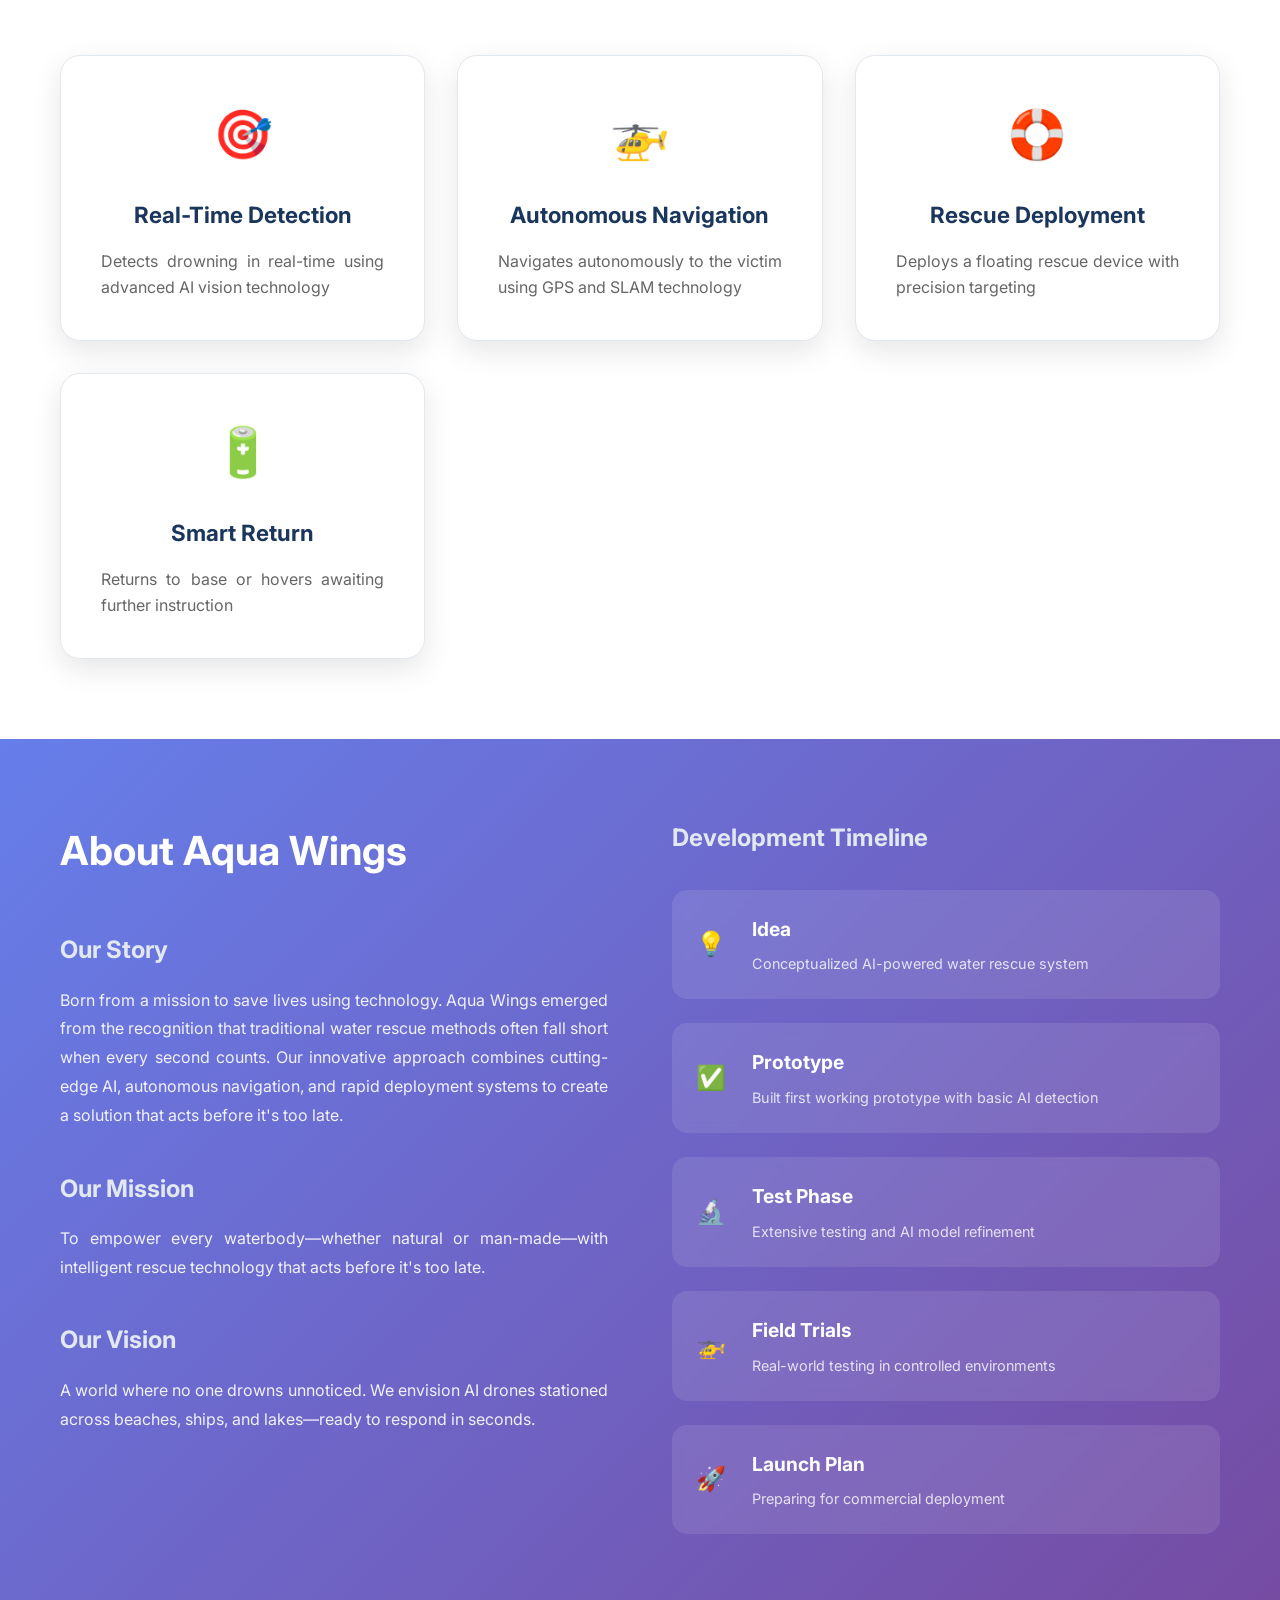
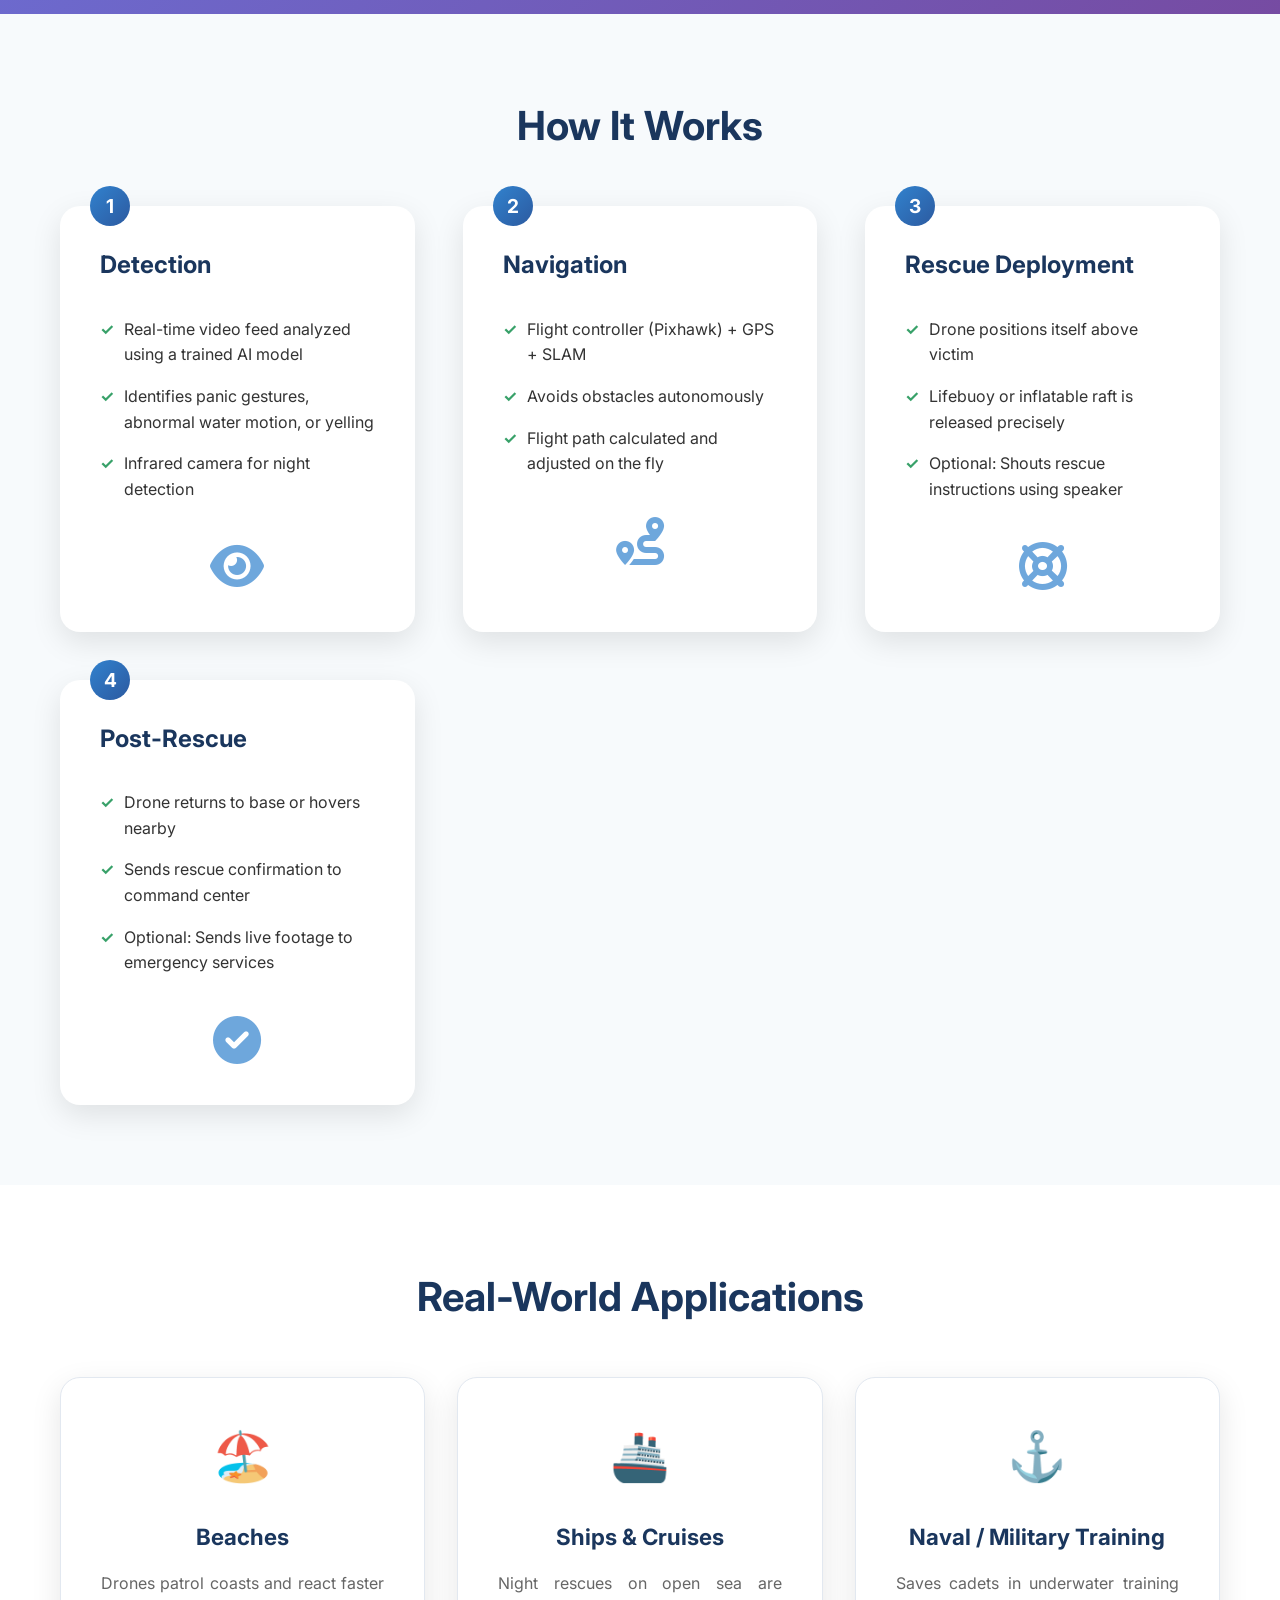
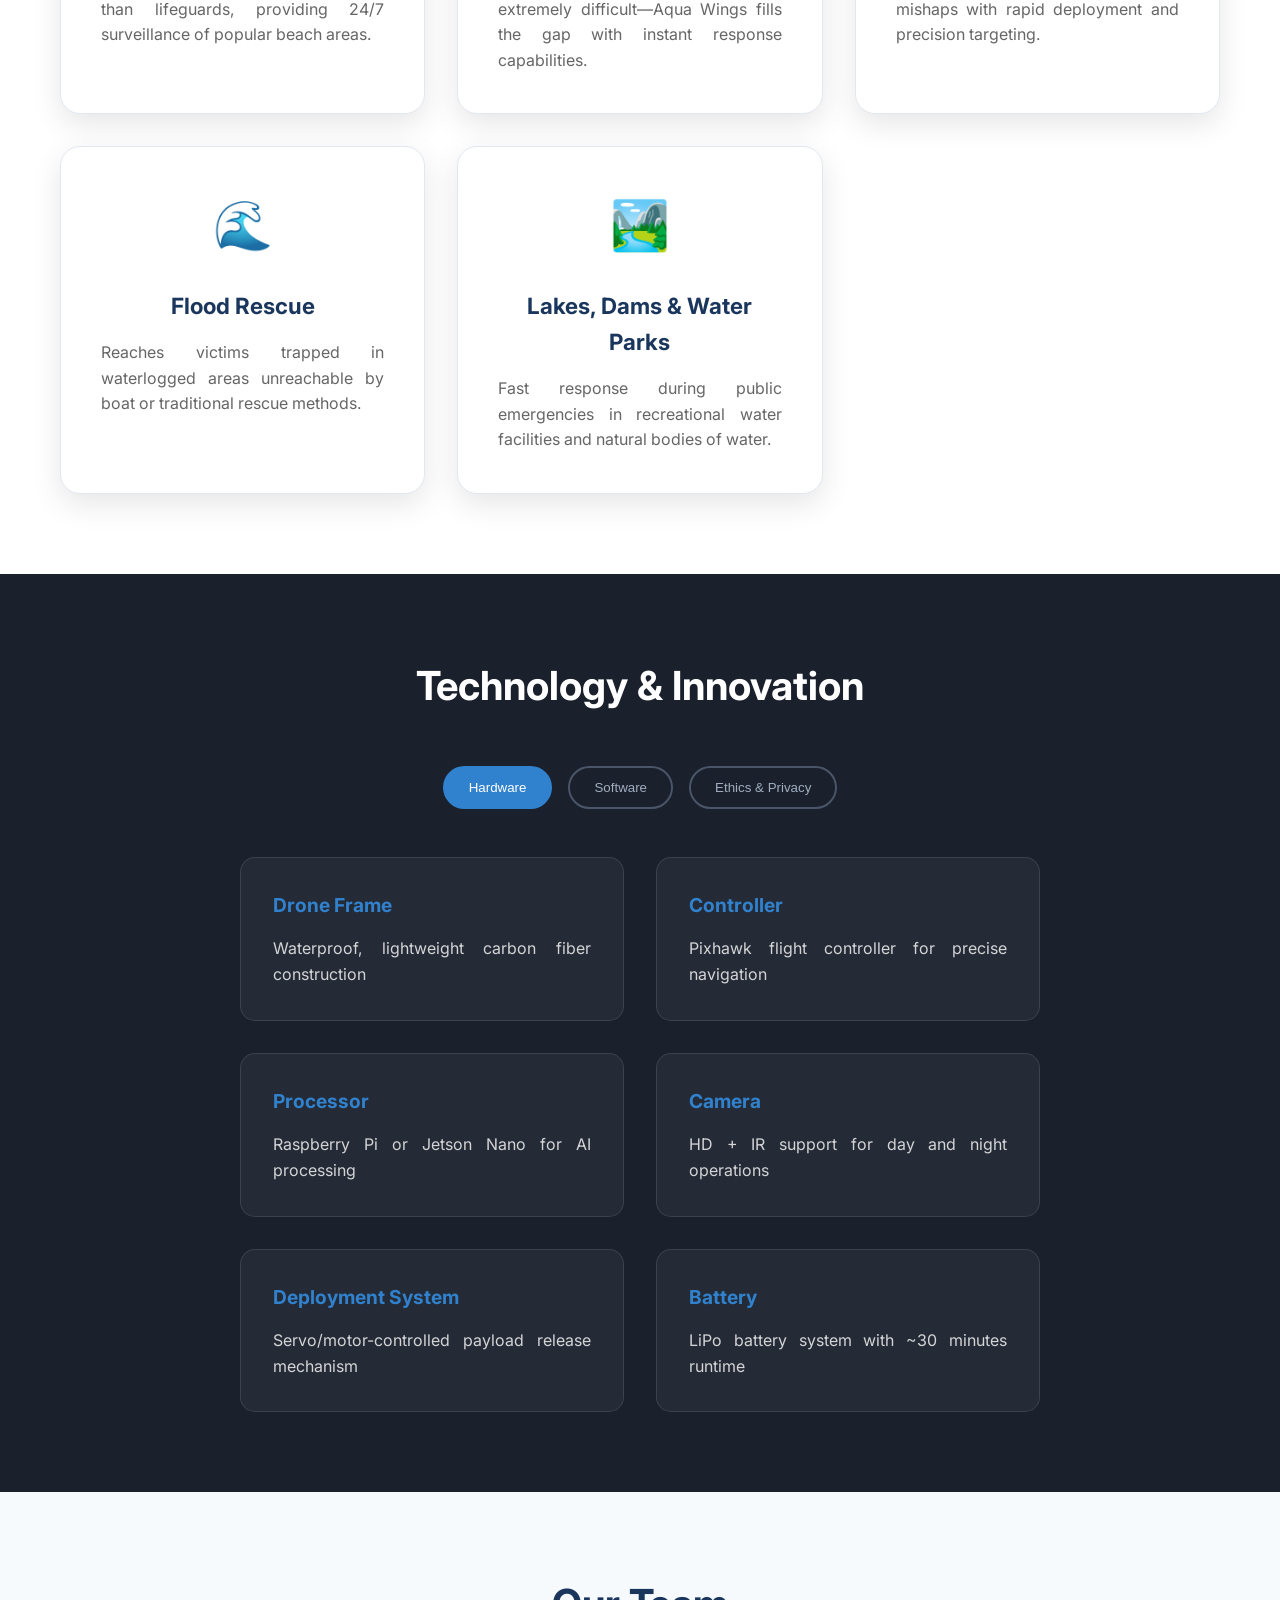
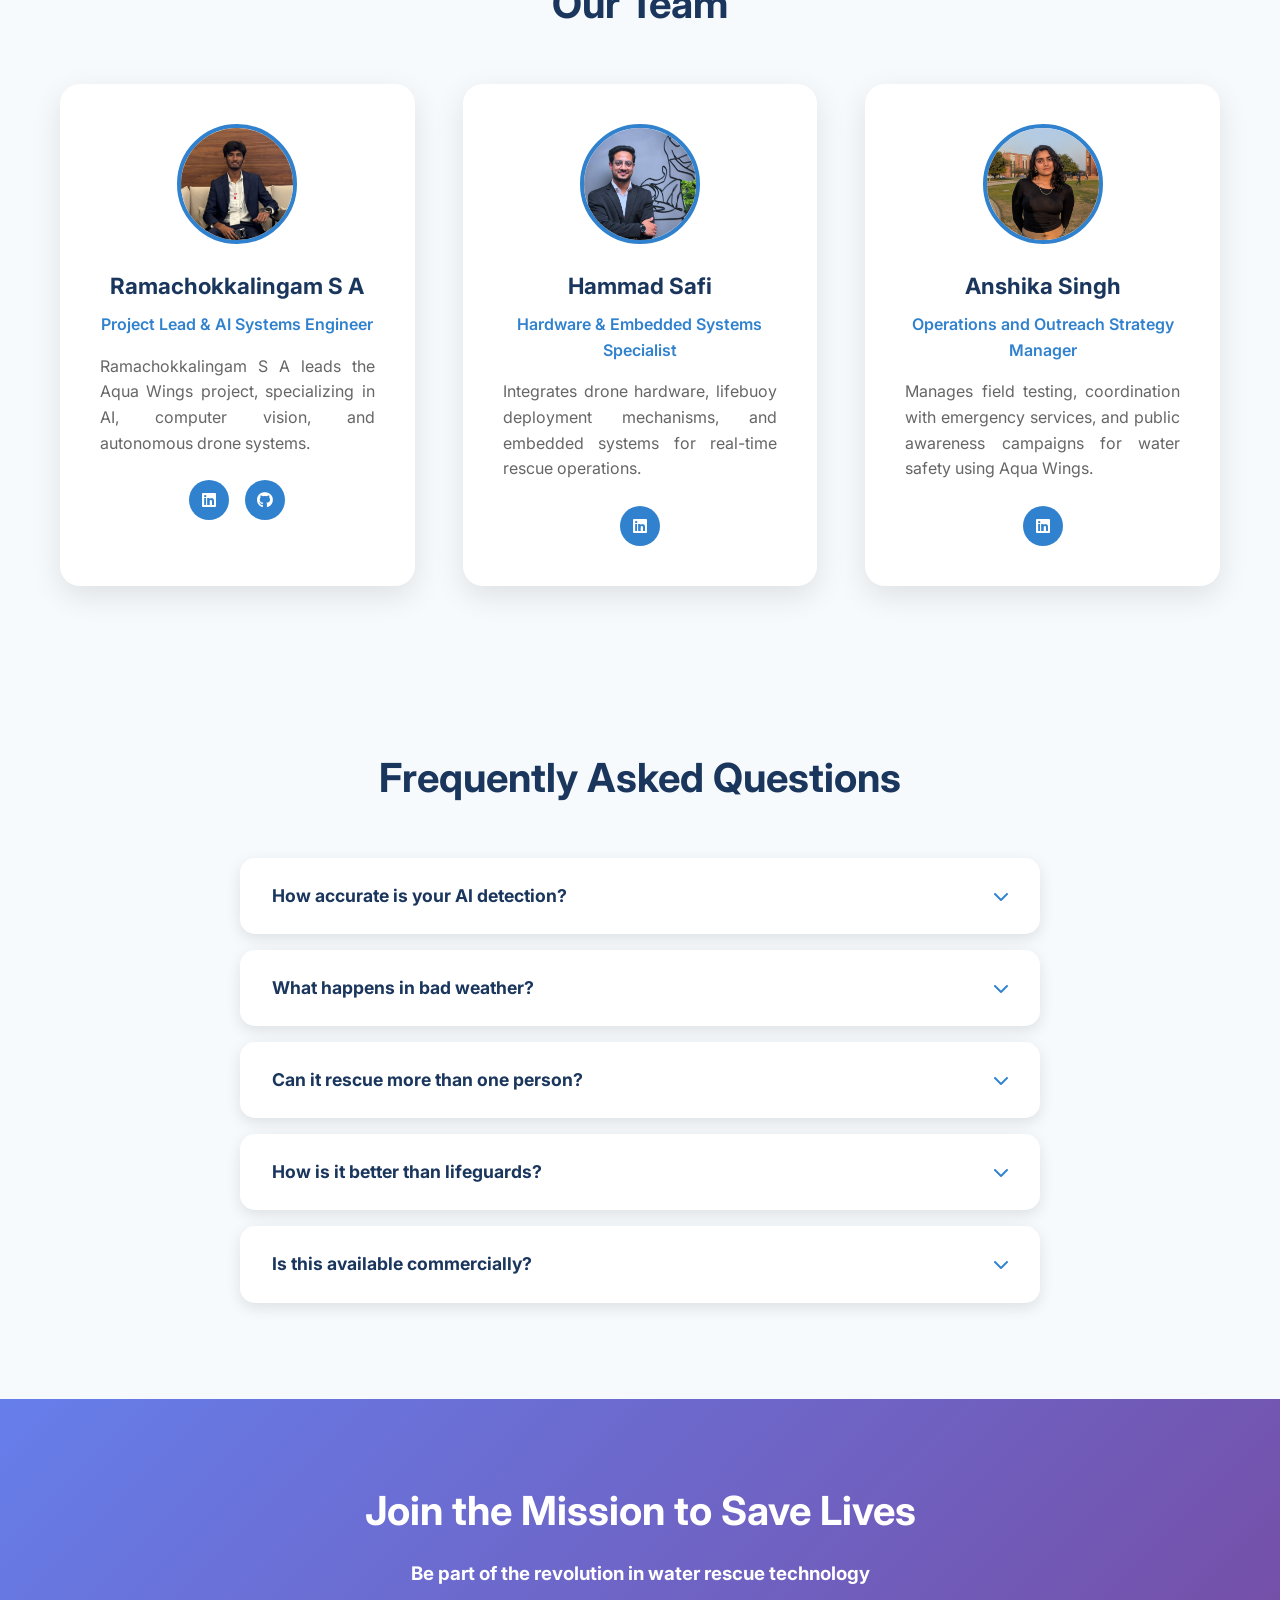
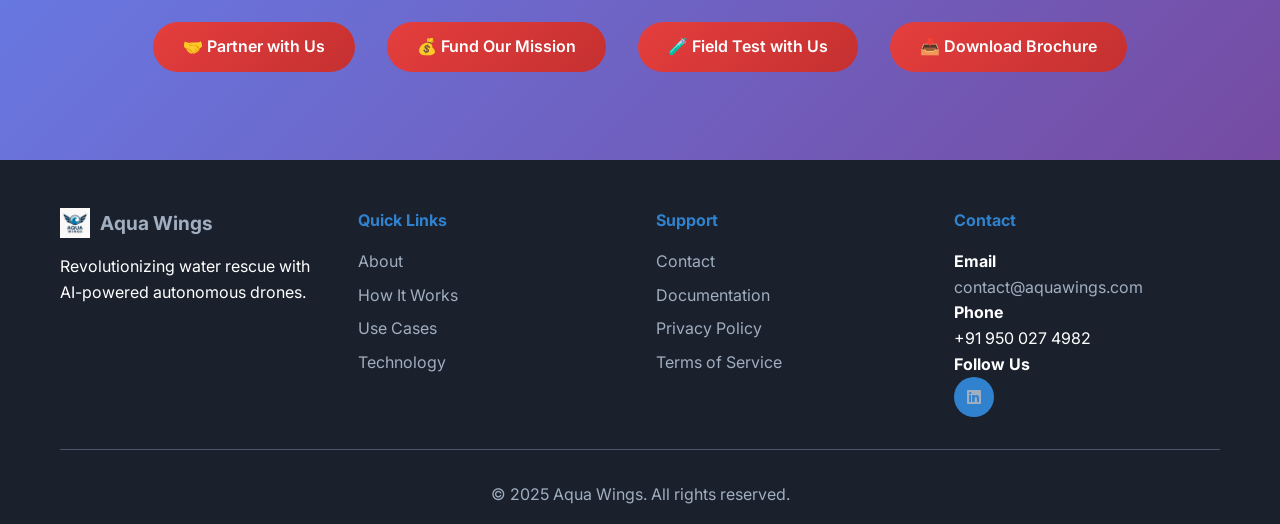
==== commit 7eef276f: "static final" ====
--- a/index.html
+++ b/index.html
@@ -22,8 +22,10 @@
     <meta property="twitter:image" content="assets/og-image.jpg">
     
     <!-- Favicon -->
-    <link rel="icon" type="image/x-icon" href="assets/favicon.ico">
-    <link rel="apple-touch-icon" sizes="180x180" href="assets/apple-touch-icon.png">
+    <link rel="icon" type="image/png" href="assets/logo.png">
+    <link rel="apple-touch-icon" sizes="180x180" href="assets/logo.png">
+    <link rel="icon" type="image/png" sizes="32x32" href="assets/logo.png">
+    <link rel="icon" type="image/png" sizes="16x16" href="assets/logo.png">
     
     <link rel="stylesheet" href="styles.css">
     <link href="https://fonts.googleapis.com/css2?family=Inter:wght@300;400;500;600;700;800&display=swap" rel="stylesheet">
@@ -34,8 +36,10 @@
     <nav class="navbar">
         <div class="nav-container">
             <div class="nav-logo">
-                <img src="assets/logo.png" alt="Aqua Wings" class="logo">
-                <span class="logo-text">Aqua Wings</span>
+                <a href="#home" class="logo-link">
+                    <img src="assets/logo.png" alt="Aqua Wings" class="logo">
+                    <span class="logo-text">Aqua Wings</span>
+                </a>
             </div>
             <ul class="nav-menu">
                 <li><a href="#home" class="nav-link">Home</a></li>
@@ -418,7 +422,9 @@
         </div>
     </section>
 
-    <!-- News & Media Section -->    <section class="news-media">
+    <!-- News & Media Section - TEMPORARILY COMMENTED OUT -->
+    <!--
+    <section class="news-media">
         <div class="container">
             <h2 class="section-title">News & Media</h2>
             <div class="news-grid">
@@ -458,6 +464,7 @@
             </div>
         </div>
     </section>
+    -->
 
     <!-- FAQ Section -->
     <section class="faq">
@@ -528,68 +535,49 @@
     </section>
 
     <!-- Contact Section -->
-    <section id="contact" class="contact">
+    <!-- <section id="contact" class="contact">
         <div class="container">
             <h2 class="section-title">Contact Us</h2>
             <div class="contact-content">
-                <div class="contact-form">
-                    <form id="contactForm">
-                        <div class="form-group">
-                            <label for="name">Name</label>
-                            <input type="text" id="name" name="name" required>
-                        </div>
-                        <div class="form-group">
-                            <label for="email">Email</label>
-                            <input type="email" id="email" name="email" required>
-                        </div>
-                        <div class="form-group">
-                            <label for="subject">Subject</label>
-                            <input type="text" id="subject" name="subject" required>
-                        </div>
-                        <div class="form-group">
-                            <label for="message">Message</label>
-                            <textarea id="message" name="message" rows="5" required></textarea>
-                        </div>
-                        <button type="submit" class="btn btn-primary">Send Message</button>
-                    </form>
-                </div>
                 <div class="contact-info">
                     <div class="contact-item">
                         <i class="fas fa-envelope"></i>
                         <div>
                             <h4>Email</h4>
-                            <p><a href="mailto:ramachokkalingam03@gmail.com">ramachokkalingam03@gmail.com</a></p>
+                            <p><a href="mailto:contact@aquawings.com">contact@aquawings.com</a></p>
                         </div>
                     </div>
                     <div class="contact-item">
                         <i class="fas fa-phone"></i>
                         <div>
                             <h4>Phone</h4>
-                            <p>+91 950 027 4982 </p>
+                            <p>+91 950 027 4982</p>
                         </div>
                     </div>
                     <div class="social-media">
                         <h4>Follow Us</h4>
                         <div class="social-links">
                             <a href="https://www.linkedin.com/company/105584038/" class="social-link"><i class="fab fa-linkedin"></i></a>
-                            <!-- <a href="#" class="social-link"><i class="fab fa-instagram"></i></a>
+                            <a href="#" class="social-link"><i class="fab fa-instagram"></i></a>
                             <a href="#" class="social-link"><i class="fab fa-youtube"></i></a>
-                            <a href="#" class="social-link"><i class="fab fa-twitter"></i></a> -->
-                        </div>
-                    </div>
-                </div>
-            </div>
-        </div>
-    </section>
+                            <a href="#" class="social-link"><i class="fab fa-twitter"></i></a>
+                        </div>
+                    </div>
+                </div>
+            </div>
+        </div>
+    </section> -->
 
     <!-- Footer -->
-    <footer class="footer">
+    <footer section id="contact" class="footer">
         <div class="container">
             <div class="footer-content">
                 <div class="footer-section">
                     <div class="footer-logo">
-                        <img src="assets/logo.png" alt="Aqua Wings">
-                        <span>Aqua Wings</span>
+                        <a href="#home" class="footer-logo-link">
+                            <img src="assets/logo.png" alt="Aqua Wings">
+                            <span>Aqua Wings</span>
+                        </a>
                     </div>
                     <p>Revolutionizing water rescue with AI-powered autonomous drones.</p>
                 </div>
@@ -612,12 +600,17 @@
                     </ul>
                 </div>
                 <div class="footer-section">
-                    <h4>Newsletter</h4>
-                    <p>Subscribe for updates on our progress</p>
-                    <form class="newsletter-form">
-                        <input type="email" placeholder="Enter your email">
-                        <button type="submit" class="btn btn-primary">Subscribe</button>
-                    </form>
+                    <h4>Contact</h4>
+                    <div class="footer-contact">
+                        <p><strong>Email</strong></p>
+                        <p><a href="mailto:contact@aquawings.com">contact@aquawings.com</a></p>
+                        <p><strong>Phone</strong></p>
+                        <p>+91 950 027 4982</p>
+                        <p><strong>Follow Us</strong></p>
+                        <div class="social-links">
+                            <a href="https://www.linkedin.com/company/105584038/" class="social-link"><i class="fab fa-linkedin"></i></a>
+                        </div>
+                    </div>
                 </div>
             </div>
             <div class="footer-bottom">
--- a/styles.css
+++ b/styles.css
@@ -99,6 +99,19 @@
     gap: 10px;
 }
 
+.logo-link {
+    display: flex;
+    align-items: center;
+    gap: 10px;
+    text-decoration: none;
+    color: inherit;
+    transition: transform 0.2s ease;
+}
+
+.logo-link:hover {
+    transform: scale(1.05);
+}
+
 .logo {
     height: 40px;
     width: auto;
@@ -981,6 +994,19 @@
     align-items: center;
     gap: 10px;
     margin-bottom: 1rem;
+}
+
+.footer-logo-link {
+    display: flex;
+    align-items: center;
+    gap: 10px;
+    text-decoration: none;
+    color: inherit;
+    transition: transform 0.2s ease;
+}
+
+.footer-logo-link:hover {
+    transform: scale(1.05);
 }
 
 .footer-logo img {
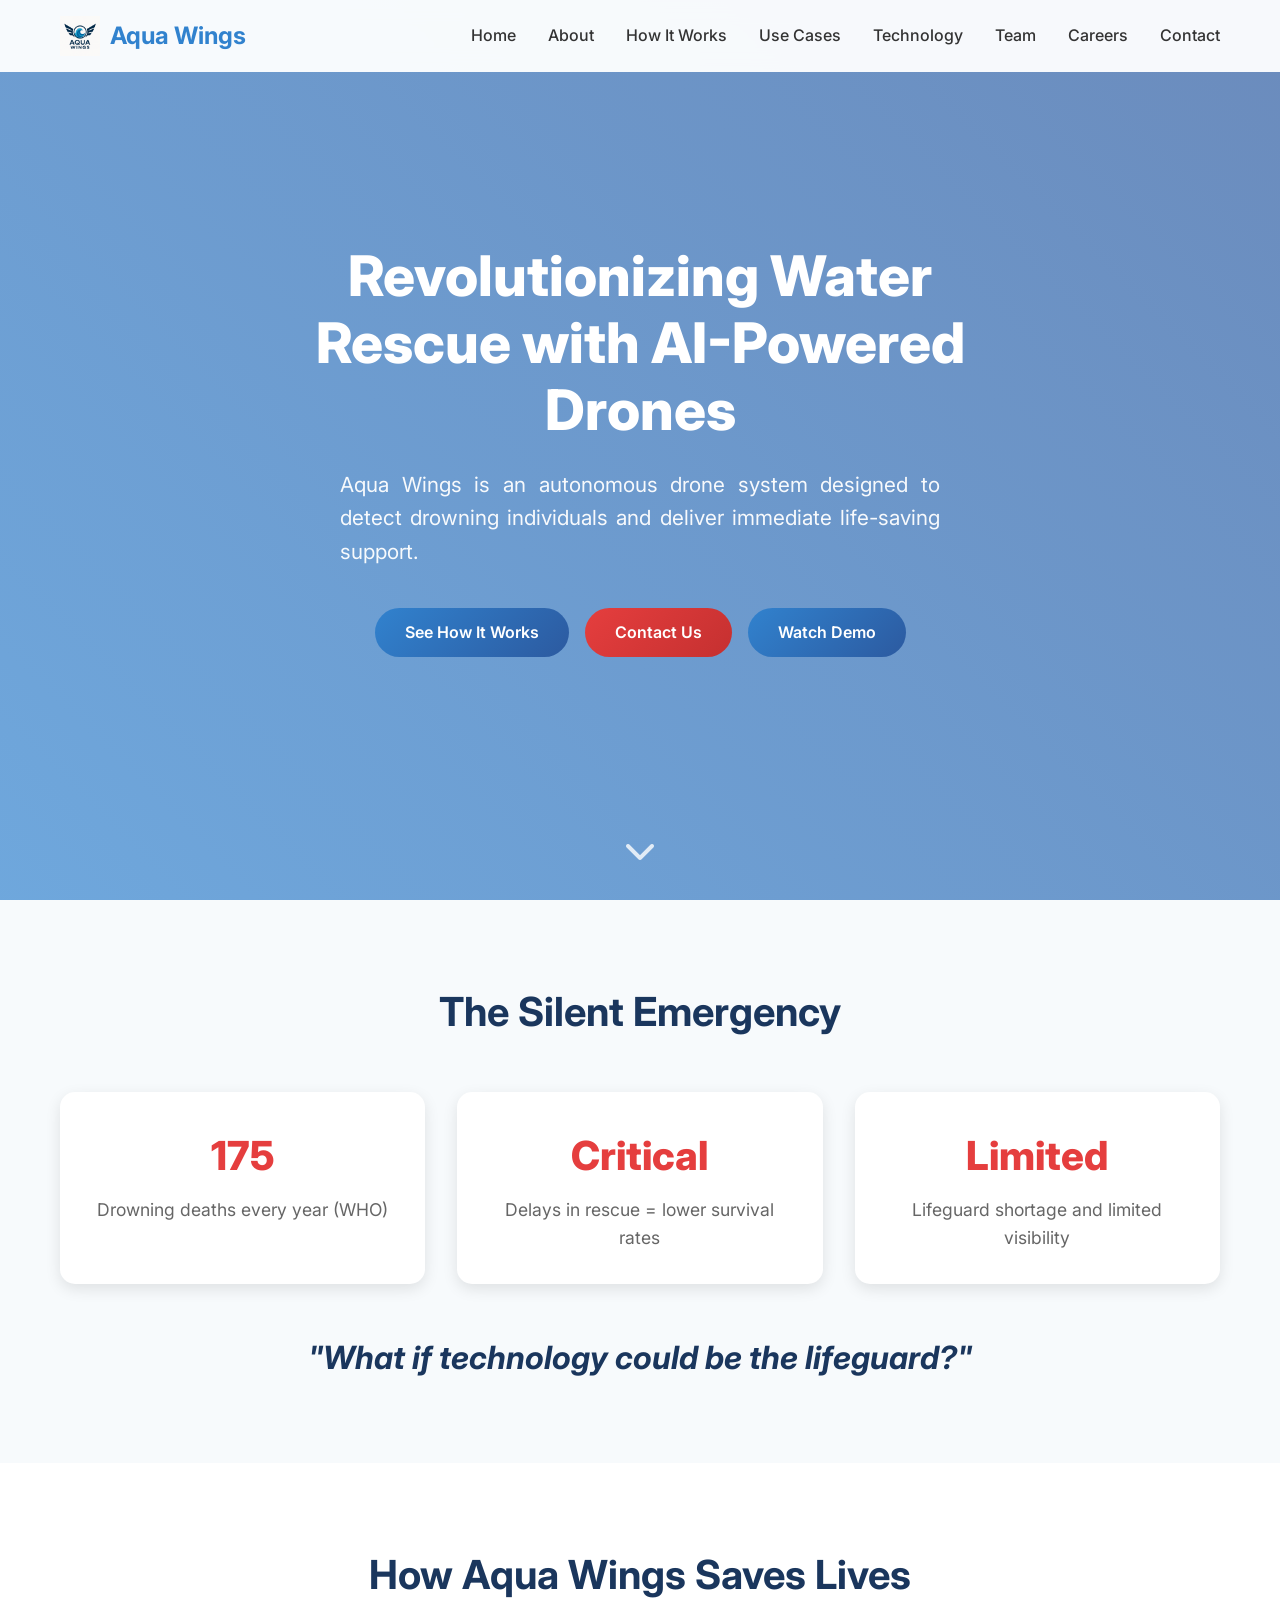
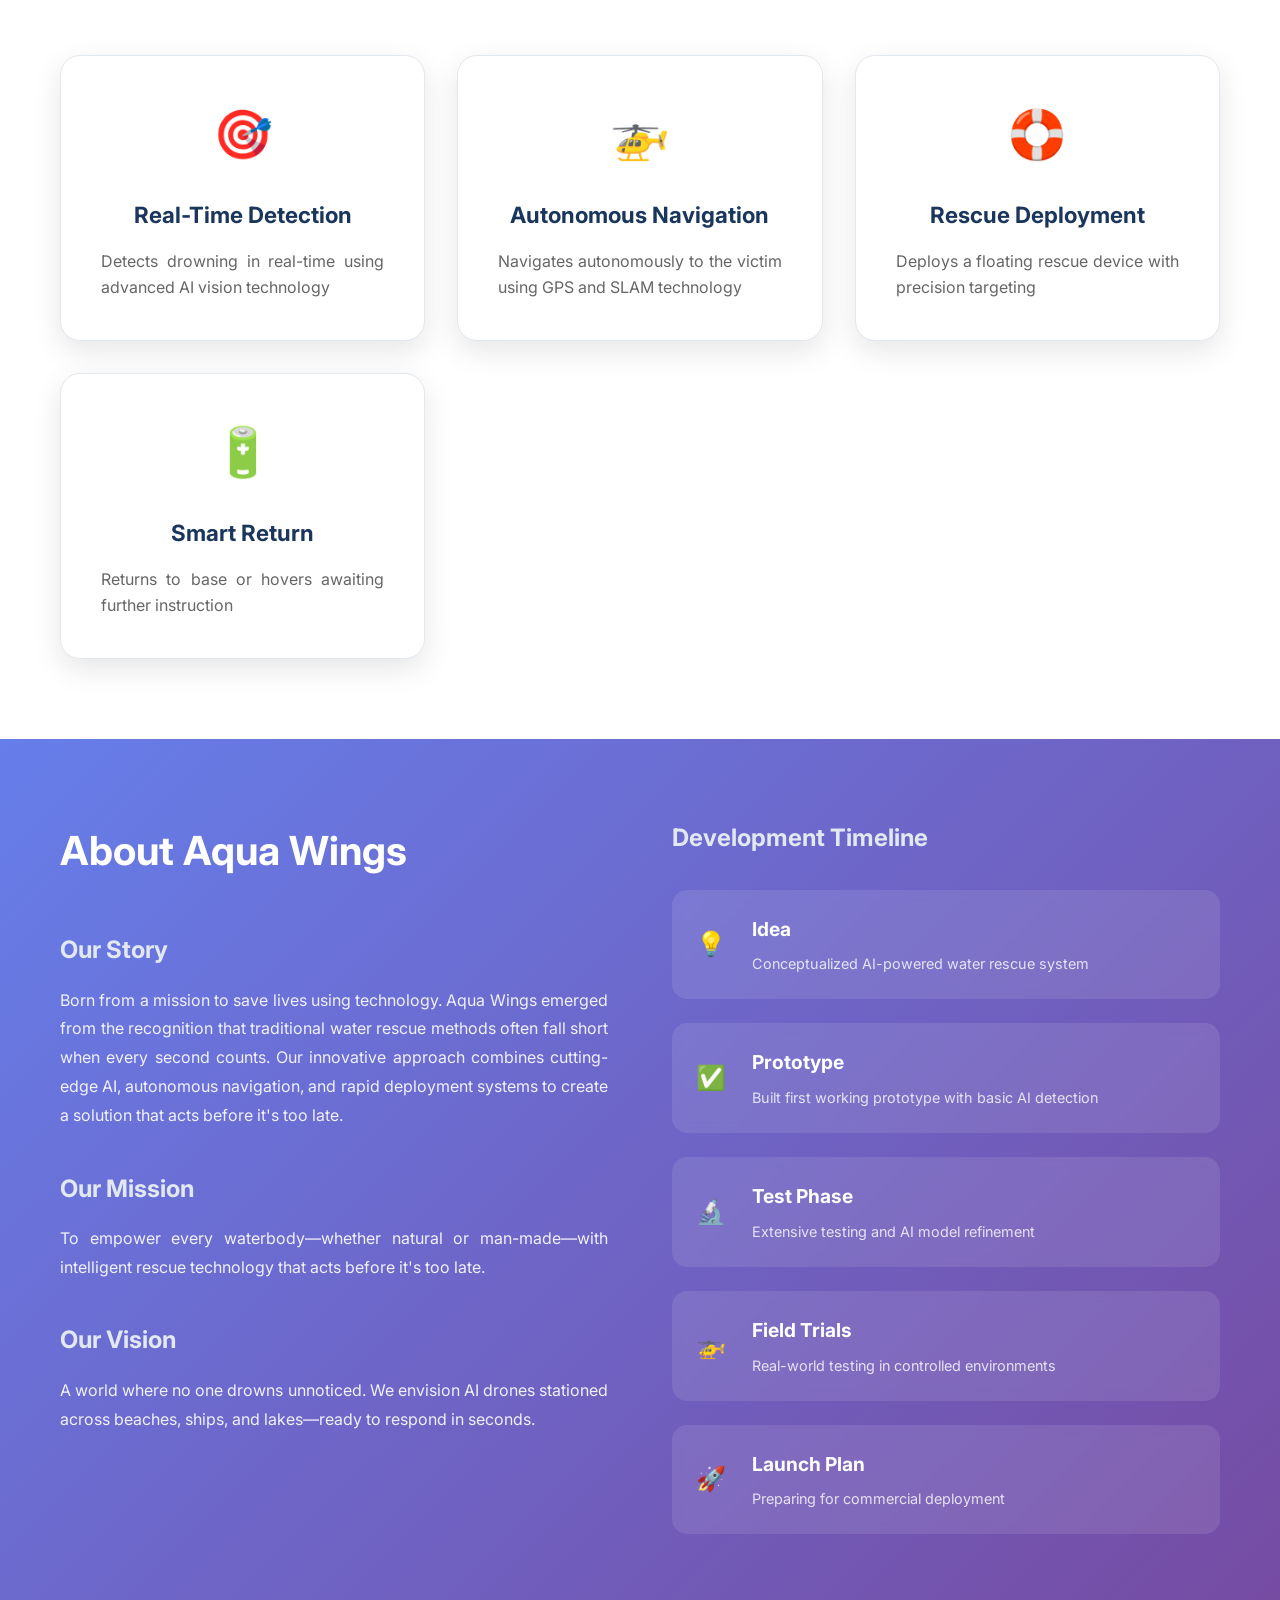
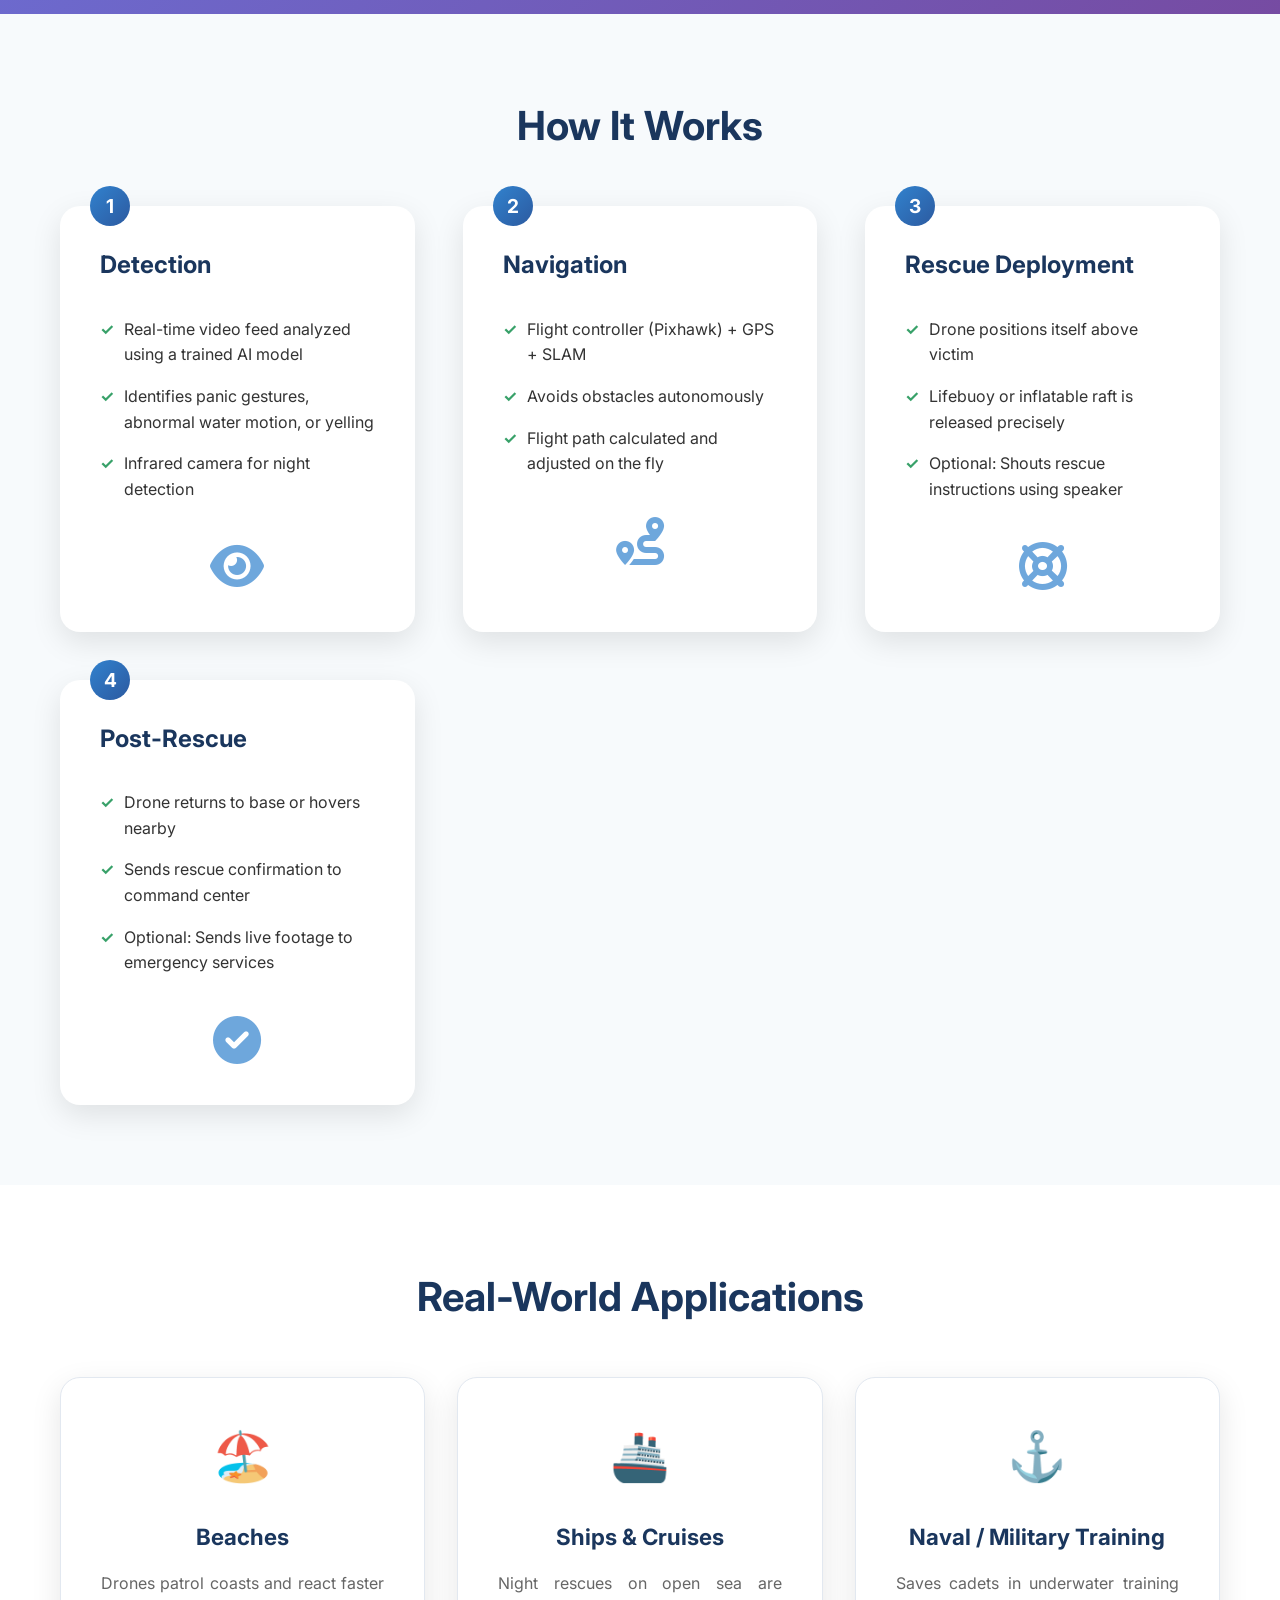
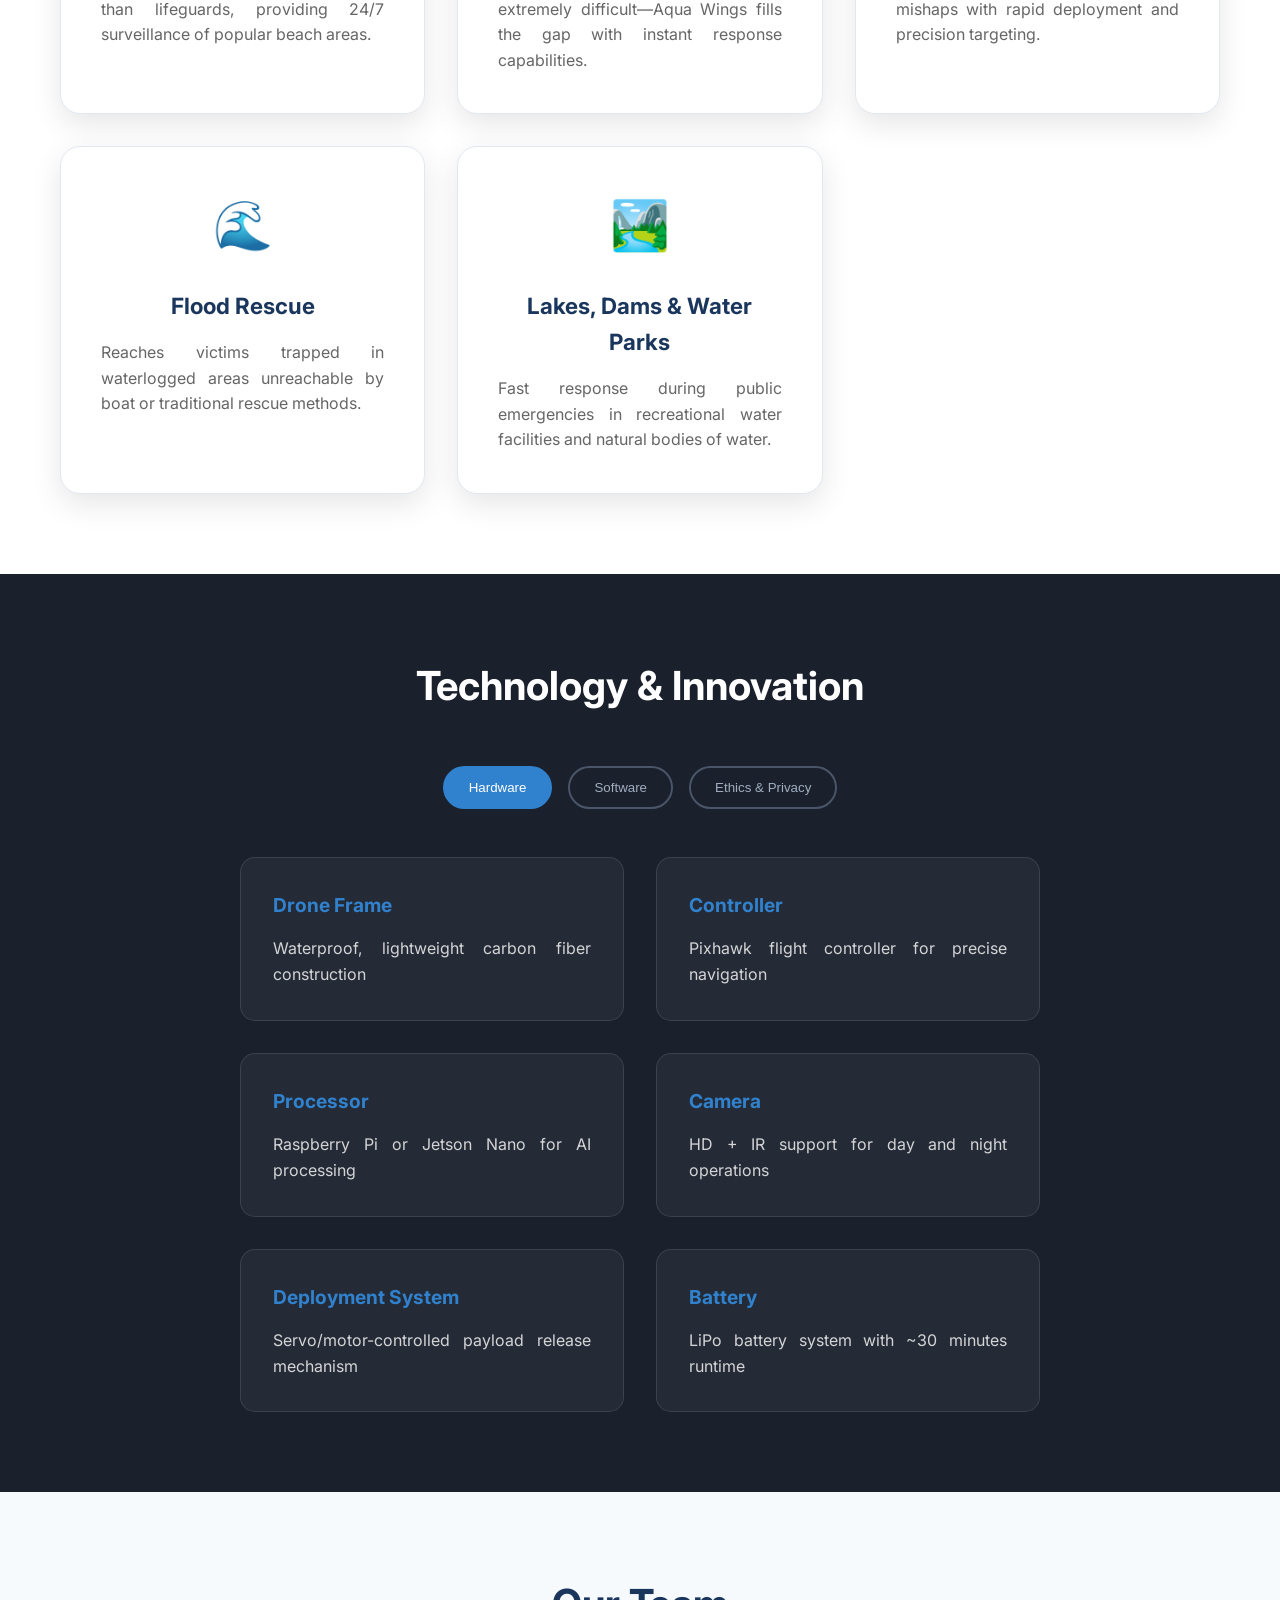
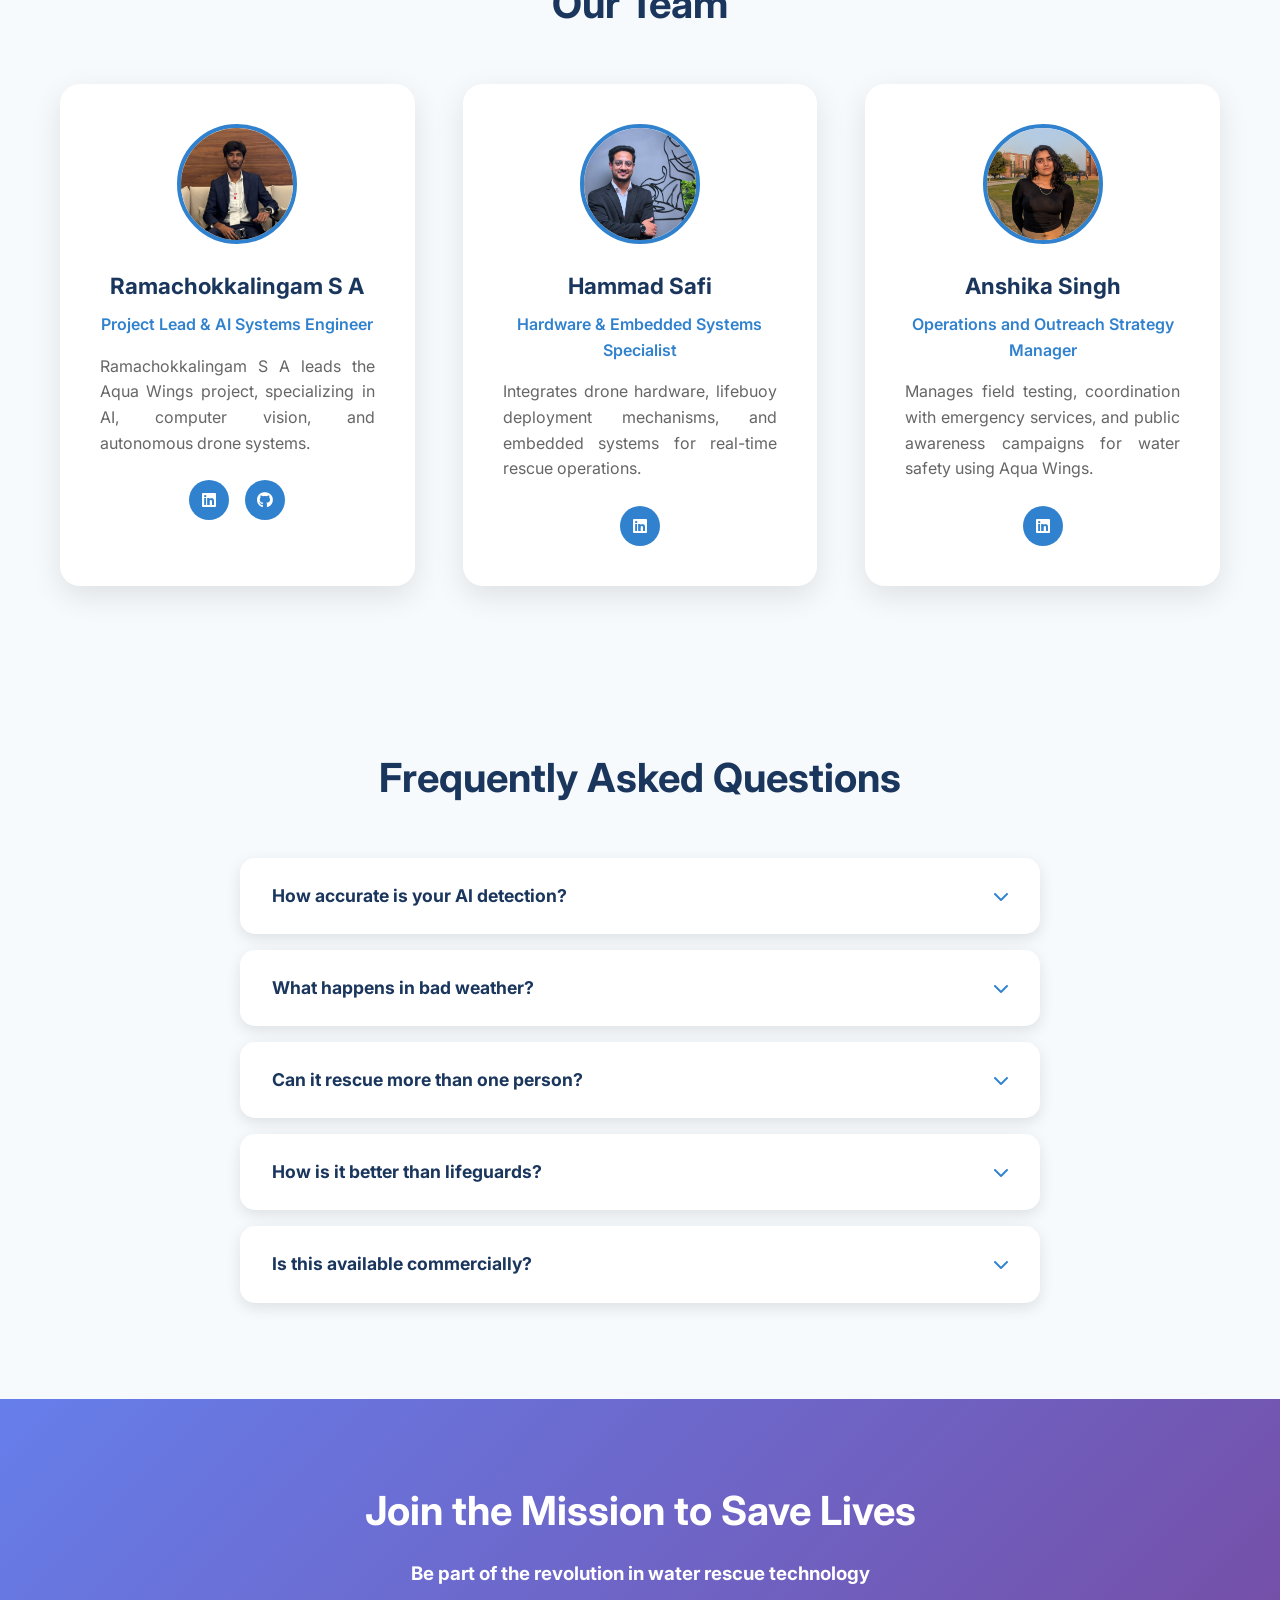
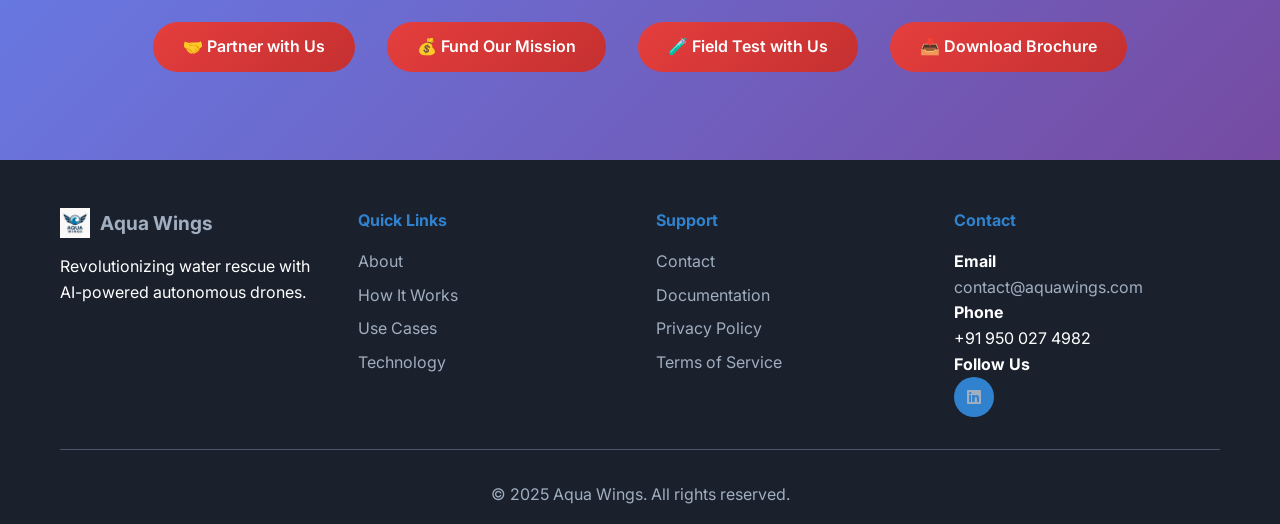
==== commit b254b254: "seo" ====
--- a/index.html
+++ b/index.html
@@ -2,30 +2,63 @@
 <html lang="en">
 <head>
     <meta charset="UTF-8">
-    <meta name="viewport" content="width=device-width, initial-scale=1.0">    <title>Aqua Wings - AI-Powered Water Rescue Drones</title>
-    <meta name="description" content="Aqua Wings is an autonomous drone system designed to detect drowning individuals and deliver immediate life-saving support using AI technology.">
-    <meta name="keywords" content="water rescue, AI drones, drowning detection, autonomous rescue, emergency response, water safety">
+    <meta name="viewport" content="width=device-width, initial-scale=1.0">
+    <title>Aqua Wings - AI-Powered Water Rescue Drones | Autonomous Drowning Detection Technology</title>
+    <meta name="description" content="Aqua Wings revolutionizes water rescue with AI-powered autonomous drones. Our cutting-edge technology detects drowning in real-time and deploys life-saving equipment instantly. Trusted by emergency services worldwide.">
+    <meta name="keywords" content="water rescue drones, AI drowning detection, autonomous rescue technology, emergency response drones, water safety AI, lifeguard drones, aqua wings, drowning prevention technology, marine rescue systems">
     <meta name="author" content="Aqua Wings Team">
+    <meta name="robots" content="index, follow">
+    <link rel="canonical" href="https://www.aquawings.org/">
     
-    <!-- Open Graph / Facebook -->
+    <!-- Enhanced Open Graph / Facebook -->
     <meta property="og:type" content="website">
-    <meta property="og:url" content="https://aquawings.tech/">
-    <meta property="og:title" content="Aqua Wings - AI-Powered Water Rescue Drones">
-    <meta property="og:description" content="Revolutionary autonomous drone system for detecting drowning and delivering life-saving support">
-    <meta property="og:image" content="assets/og-image.jpg">
+    <meta property="og:url" content="https://www.aquawings.org/">
+    <meta property="og:title" content="Aqua Wings - AI-Powered Water Rescue Drones | Save Lives with Technology">
+    <meta property="og:description" content="Revolutionary autonomous drone system that detects drowning and delivers life-saving support in seconds. Join the future of water rescue technology.">
+    <meta property="og:image" content="https://www.aquawings.org/assets/og-image.jpg">
+    <meta property="og:image:width" content="1200">
+    <meta property="og:image:height" content="630">
+    <meta property="og:site_name" content="Aqua Wings">
     
-    <!-- Twitter -->
+    <!-- Enhanced Twitter -->
     <meta property="twitter:card" content="summary_large_image">
-    <meta property="twitter:url" content="https://aquawings.tech/">
+    <meta property="twitter:url" content="https://www.aquawings.org/">
     <meta property="twitter:title" content="Aqua Wings - AI-Powered Water Rescue Drones">
-    <meta property="twitter:description" content="Revolutionary autonomous drone system for detecting drowning and delivering life-saving support">
-    <meta property="twitter:image" content="assets/og-image.jpg">
+    <meta property="twitter:description" content="Revolutionary autonomous drone system for detecting drowning and delivering life-saving support in real-time">
+    <meta property="twitter:image" content="https://www.aquawings.org/assets/og-image.jpg">
+    <meta property="twitter:creator" content="@aquawings">
+    
+    <!-- Schema.org Structured Data -->
+    <script type="application/ld+json">
+    {
+      "@context": "https://schema.org",
+      "@type": "Organization",
+      "name": "Aqua Wings",
+      "url": "https://www.aquawings.org",
+      "logo": "https://www.aquawings.org/assets/logo.png",
+      "description": "AI-powered autonomous water rescue drone technology",
+      "foundingDate": "2024",
+      "industry": "Emergency Response Technology",
+      "contactPoint": {
+        "@type": "ContactPoint",
+        "telephone": "+91-950-027-4982",
+        "contactType": "customer service",
+        "email": "contact@aquawings.com"
+      },
+      "sameAs": [
+        "https://www.linkedin.com/company/105584038/"
+      ]
+    }
+    </script>
     
     <!-- Favicon -->
     <link rel="icon" type="image/png" href="assets/logo.png">
     <link rel="apple-touch-icon" sizes="180x180" href="assets/logo.png">
     <link rel="icon" type="image/png" sizes="32x32" href="assets/logo.png">
     <link rel="icon" type="image/png" sizes="16x16" href="assets/logo.png">
+    
+    <!-- SEO -->
+    <link rel="sitemap" type="application/xml" href="/sitemap.xml">
     
     <link rel="stylesheet" href="styles.css">
     <link href="https://fonts.googleapis.com/css2?family=Inter:wght@300;400;500;600;700;800&display=swap" rel="stylesheet">
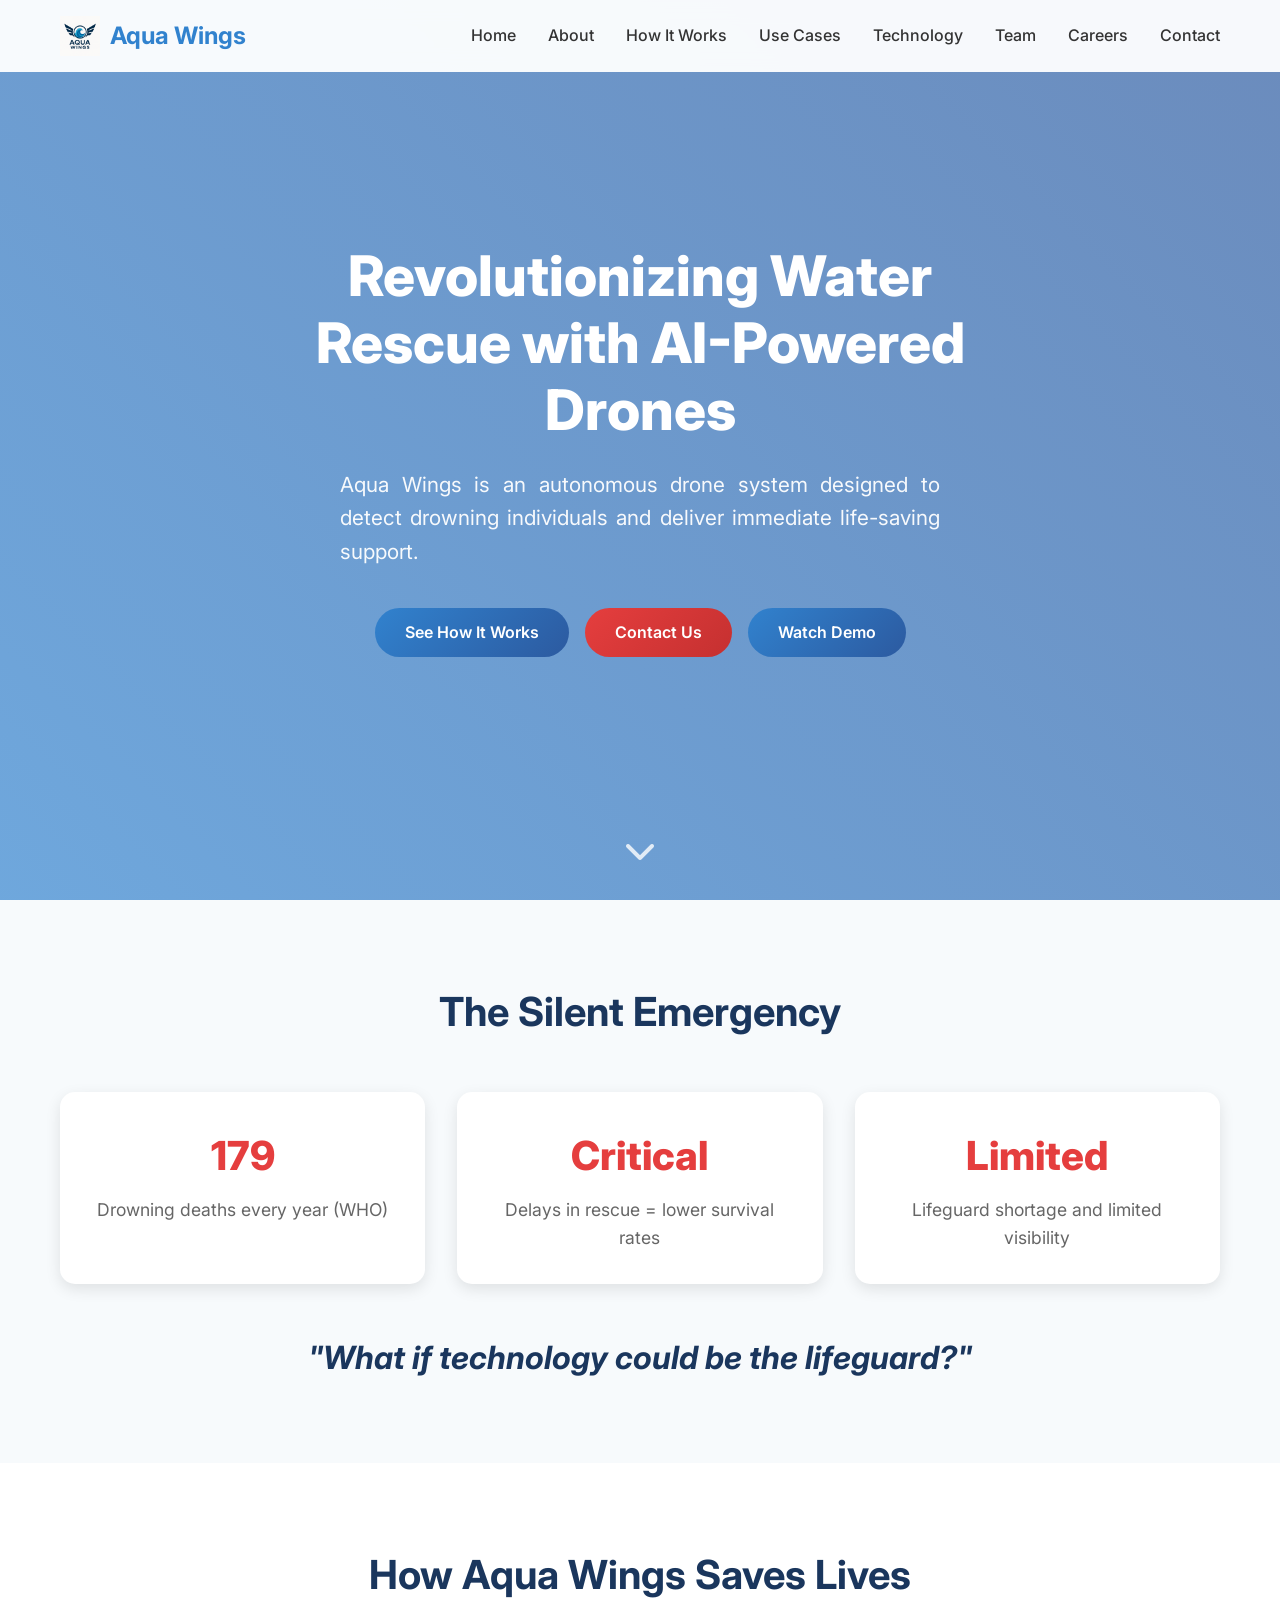
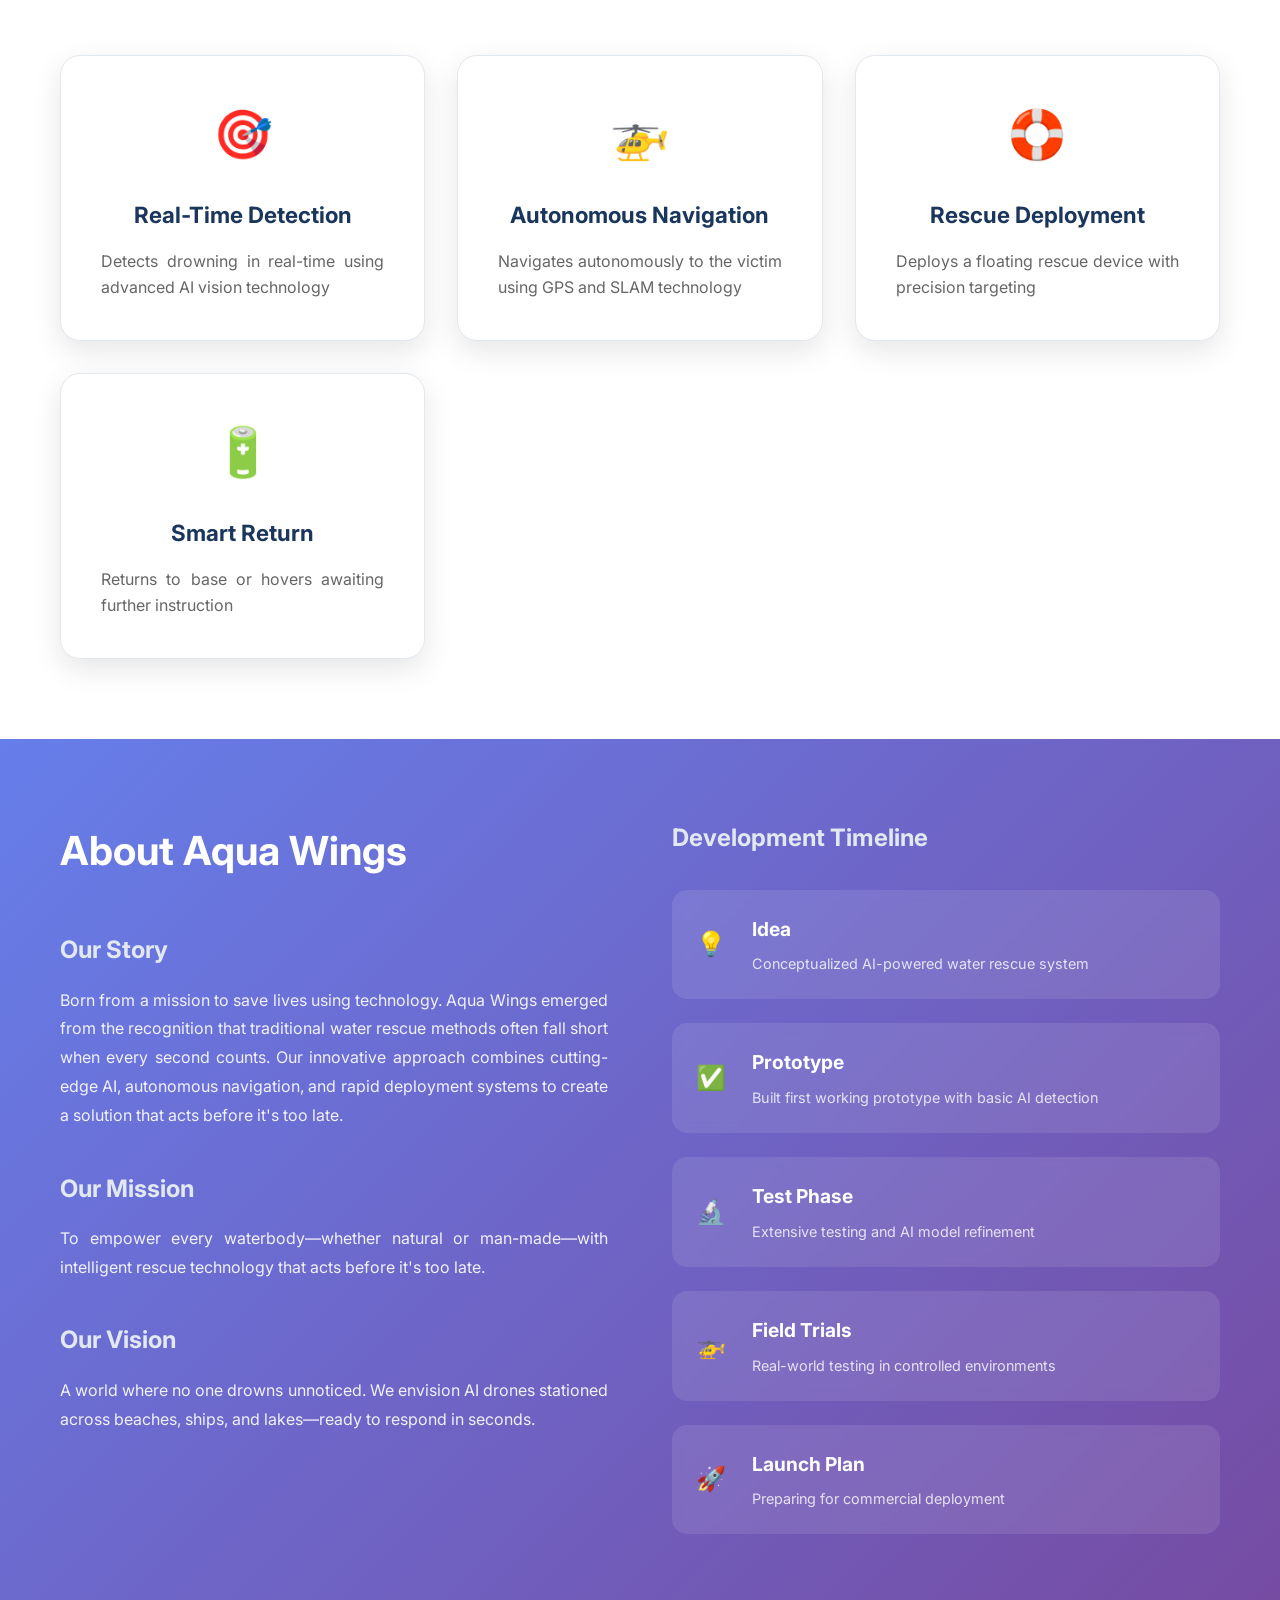
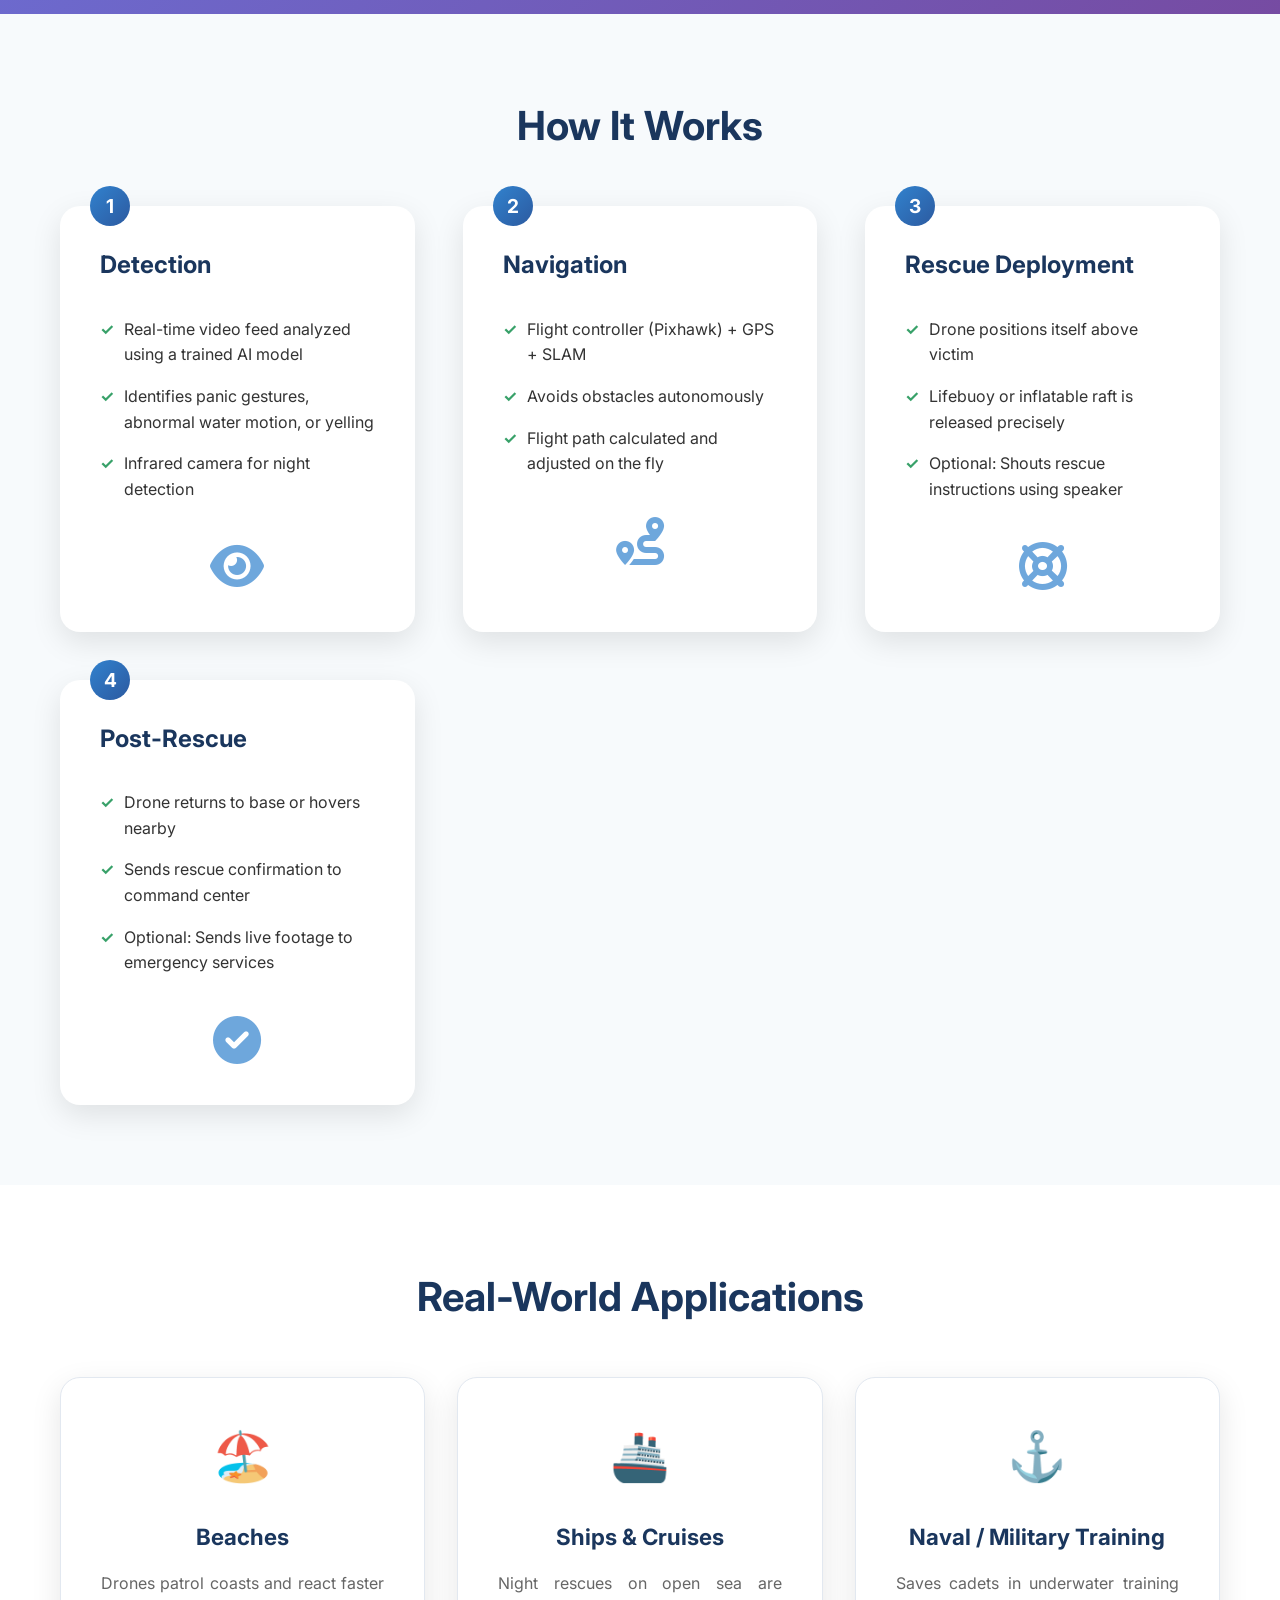
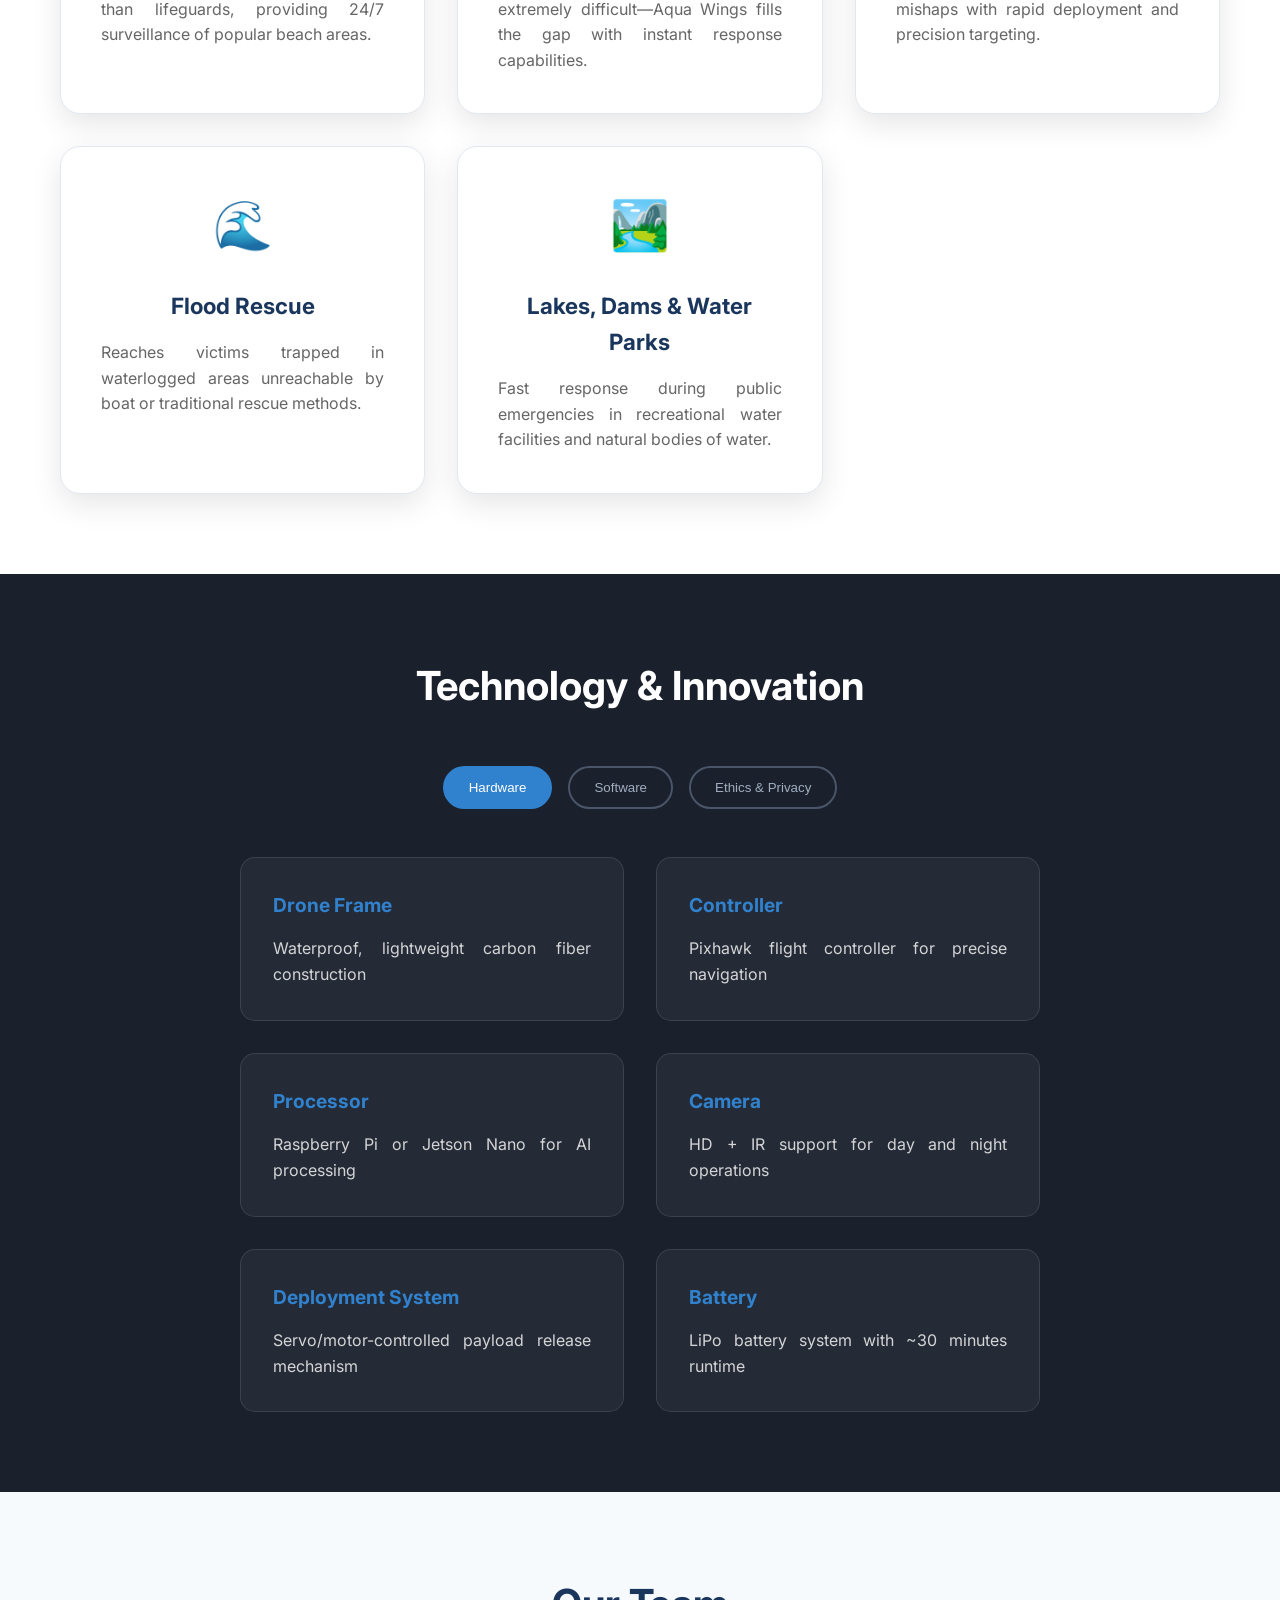
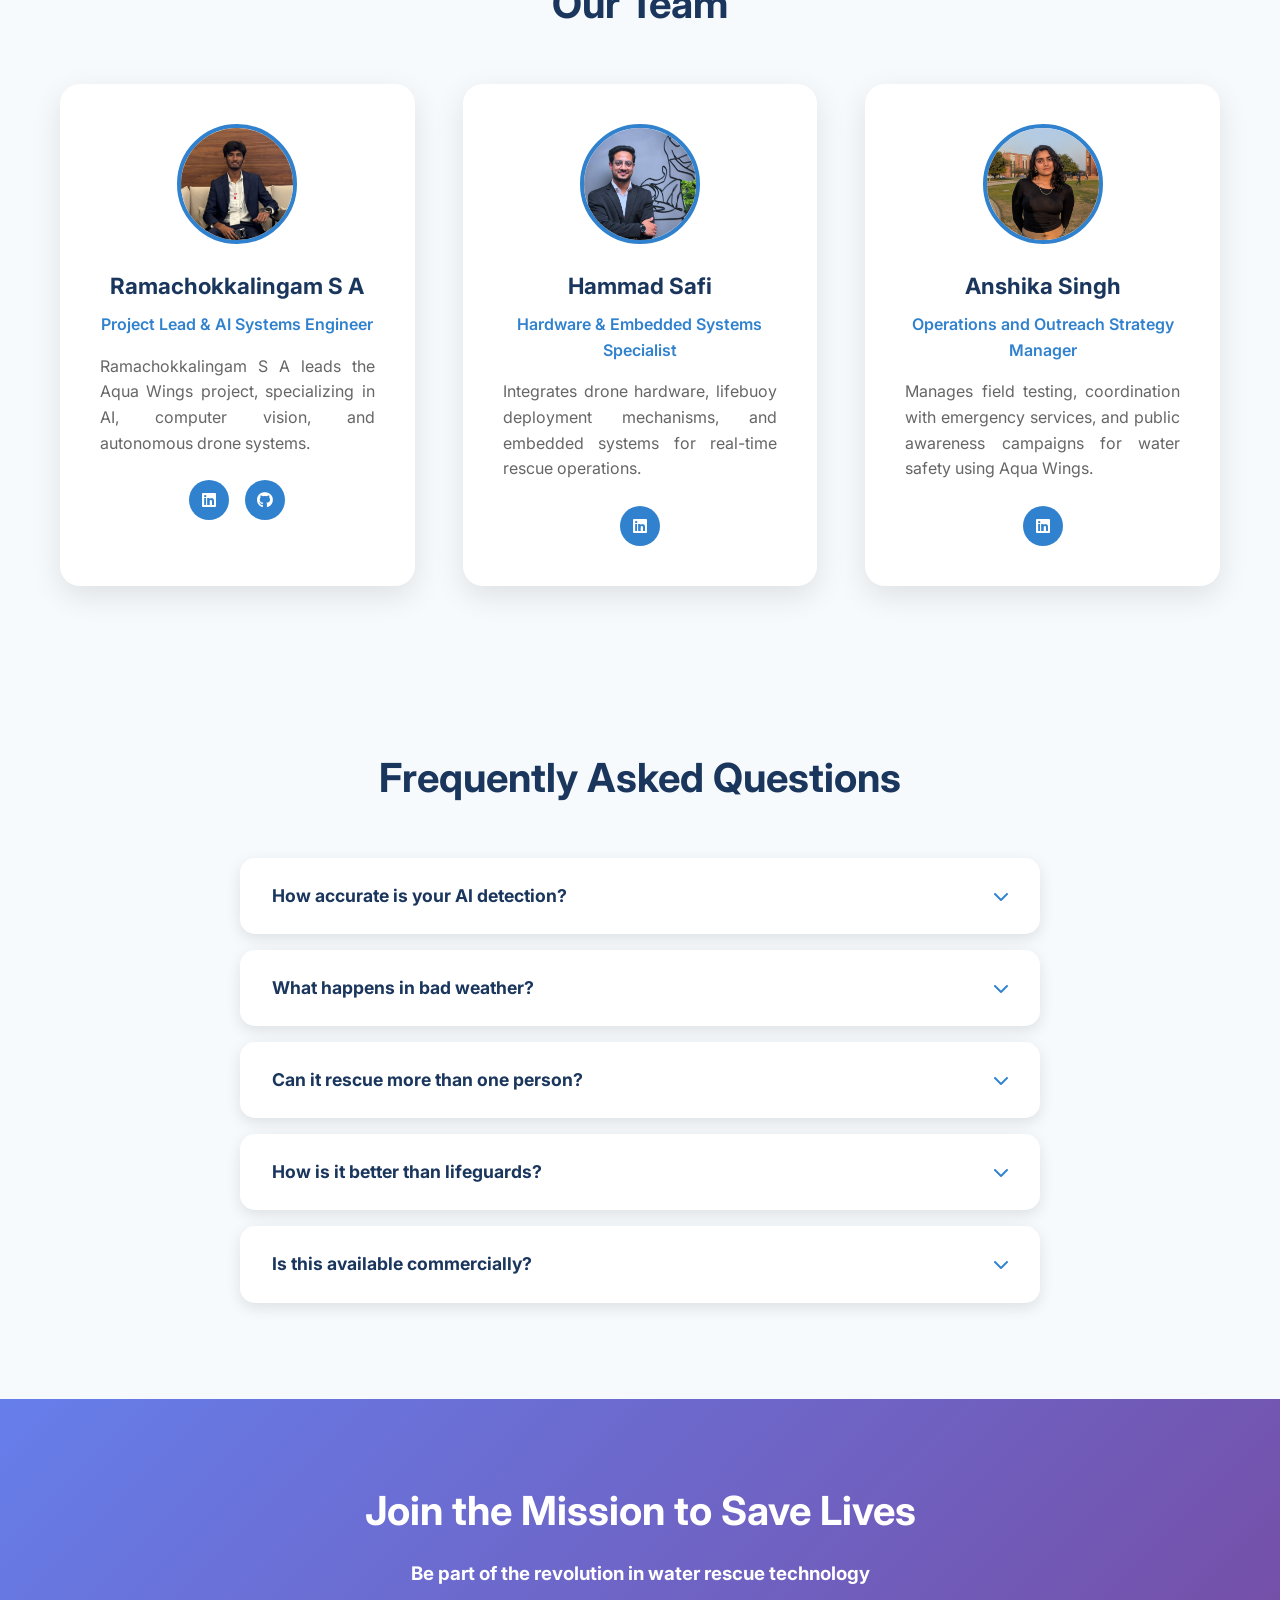
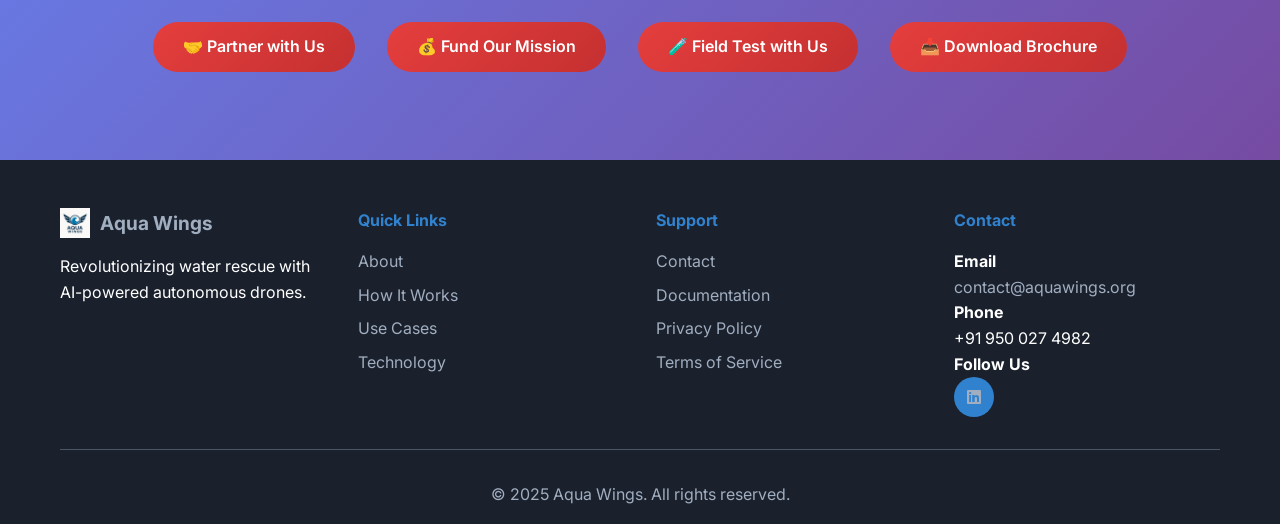
==== commit 591031d0: "changed mail id com to org, removed teams" ====
--- a/index.html
+++ b/index.html
@@ -43,7 +43,7 @@
         "@type": "ContactPoint",
         "telephone": "+91-950-027-4982",
         "contactType": "customer service",
-        "email": "contact@aquawings.com"
+        "email": "contact@aquawings.org"
       },
       "sameAs": [
         "https://www.linkedin.com/company/105584038/"
@@ -577,7 +577,7 @@
                         <i class="fas fa-envelope"></i>
                         <div>
                             <h4>Email</h4>
-                            <p><a href="mailto:contact@aquawings.com">contact@aquawings.com</a></p>
+                            <p><a href="mailto:contact@aquawings.org">contact@aquawings.org</a></p>
                         </div>
                     </div>
                     <div class="contact-item">
@@ -636,7 +636,7 @@
                     <h4>Contact</h4>
                     <div class="footer-contact">
                         <p><strong>Email</strong></p>
-                        <p><a href="mailto:contact@aquawings.com">contact@aquawings.com</a></p>
+                        <p><a href="mailto:contact@aquawings.org">contact@aquawings.org</a></p>
                         <p><strong>Phone</strong></p>
                         <p>+91 950 027 4982</p>
                         <p><strong>Follow Us</strong></p>
